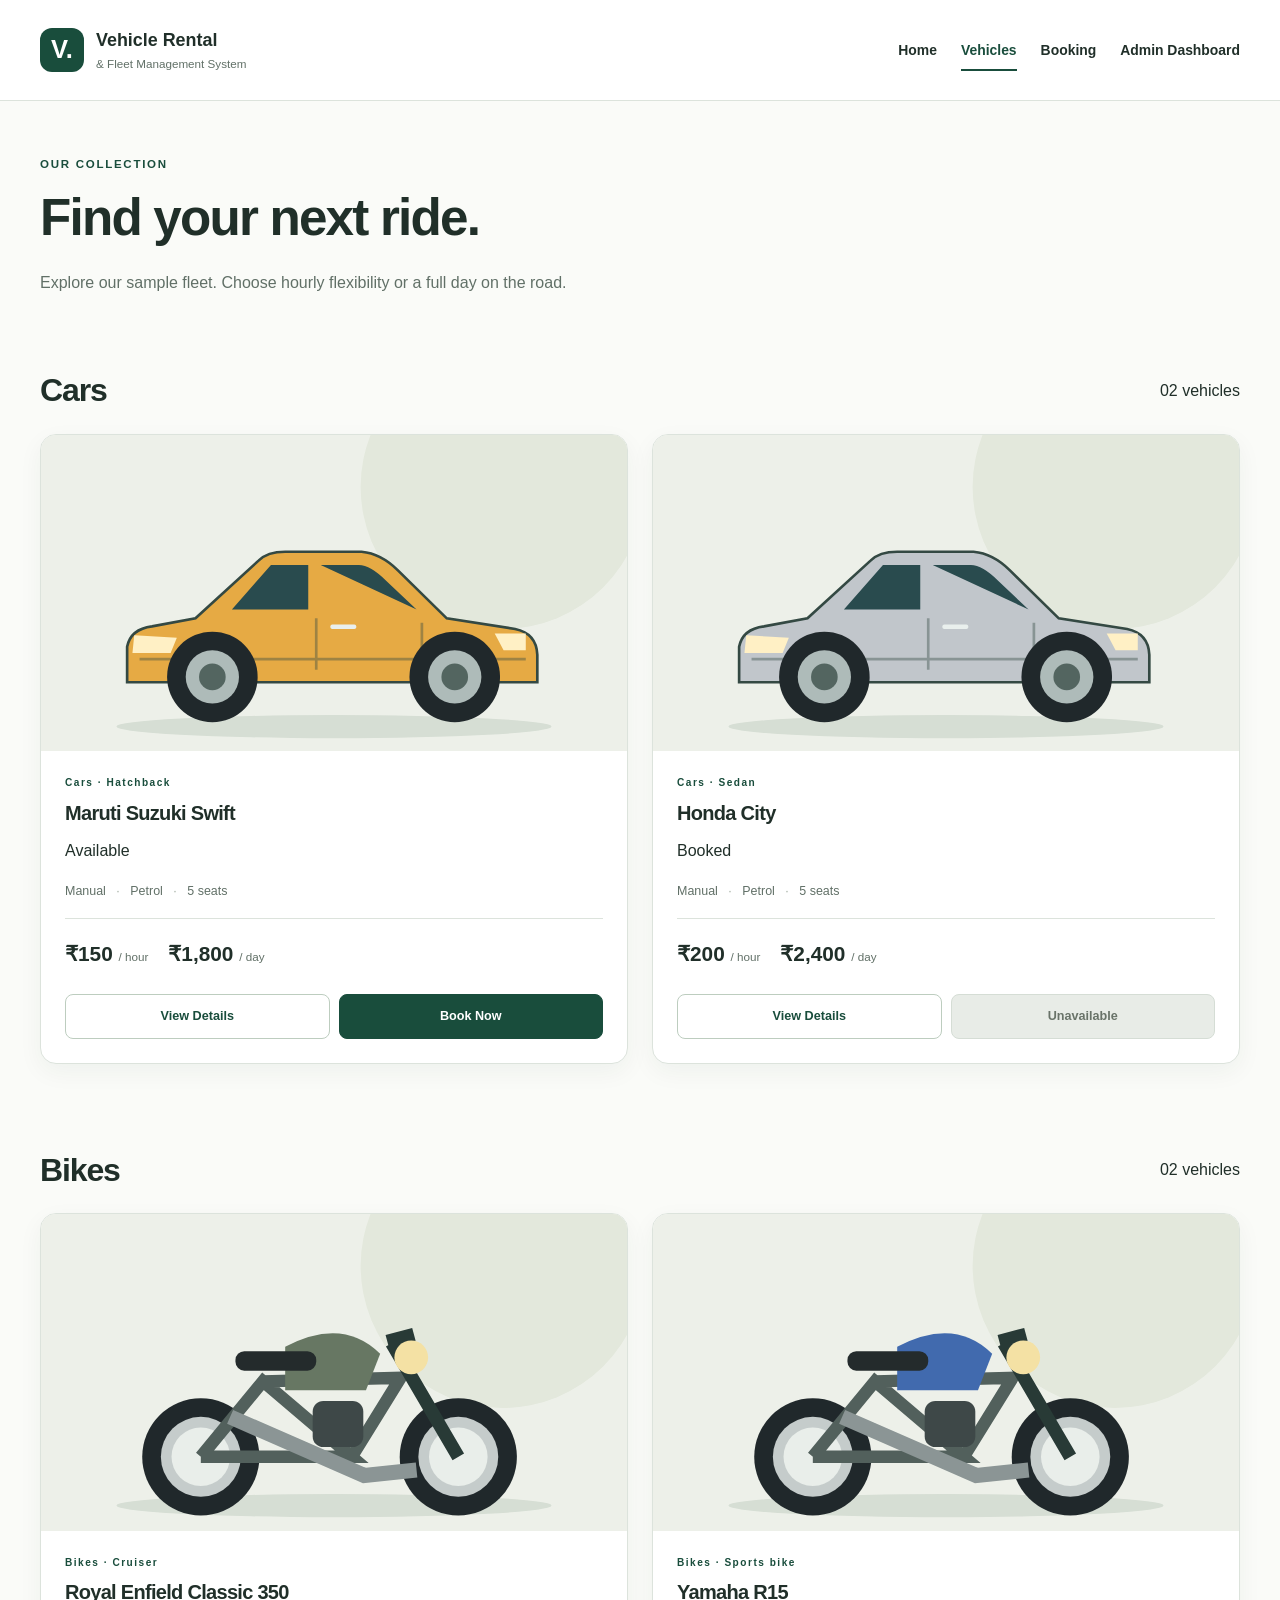
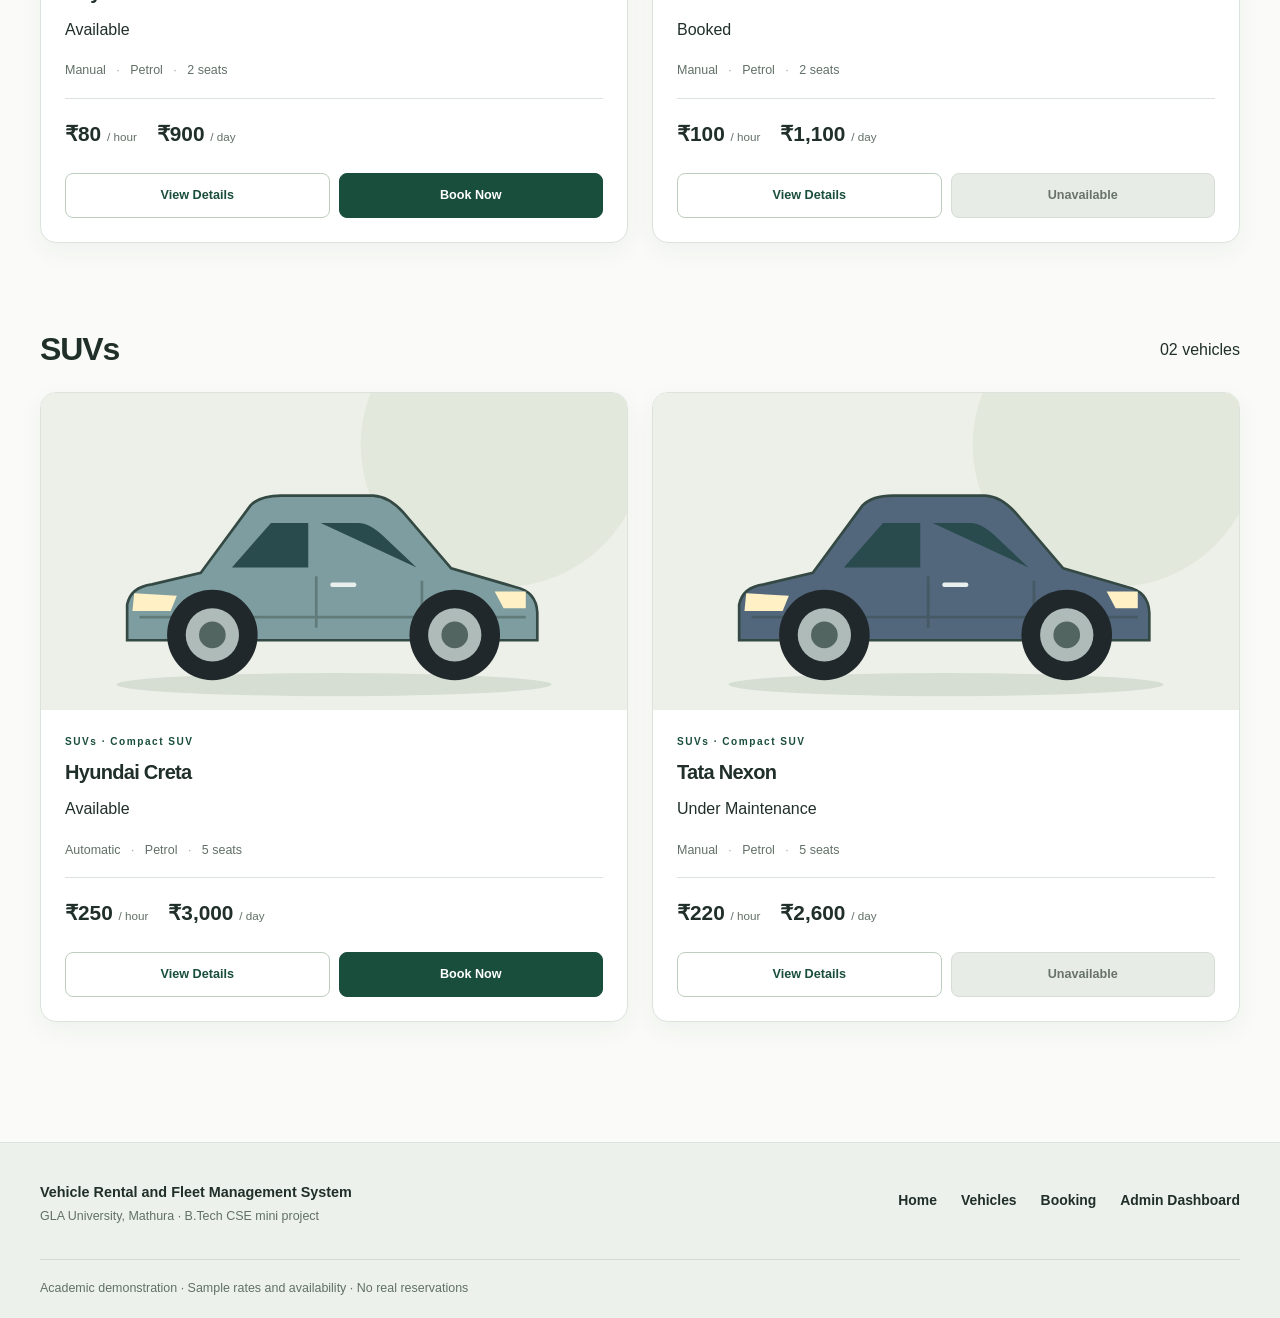
==== vehicles.html @ 5544b96e "feat: add shared architecture home and vehicle listing" ====
<!DOCTYPE html>
<html lang="en">
    <head>
        <meta charset="UTF-8">
        <meta name="viewport" content="width=device-width, initial-scale=1.0">
        <meta name="description" content="Vehicle Rental and Fleet Management System. An HTML and CSS college mini project.">
        <title>
            Vehicles | Vehicle Rental and Fleet Management System
        </title>
        <link rel="stylesheet" href="css/style.css">
        <link rel="icon" href="images/swift.svg" type="image/svg+xml">
    </head>
    <body>
        <a class="skip-link" href="#main">
            Skip to content
        </a>
        <header class="site-header">
            <div class="container header-inner">
                <a class="brand" href="index.html">
                    <span class="brand-mark" aria-hidden="true">
                        V.
                    </span>
                    <span>
                        Vehicle Rental
                        <span class="brand-sub">
                            &amp;
                            Fleet Management System
                        </span>
                    </span>
                </a>
                <nav aria-label="Main navigation">
                    <a href="index.html">
                        Home
                    </a>
                    <a href="vehicles.html" aria-current="page">
                        Vehicles
                    </a>
                    <a href="booking.html">
                        Booking
                    </a>
                    <a href="admin-dashboard.html">
                        Admin Dashboard
                    </a>
                </nav>
            </div>
        </header>
        <main id="main">
            <div class="container section">
                <div class="page-heading">
                    <p class="eyebrow">
                        OUR COLLECTION
                    </p>
                    <h1>
                        Find your next ride.
                    </h1>
                    <p>
                        Explore our sample fleet. Choose hourly flexibility or a full day on the road.
                    </p>
                </div>
                <!-- MEMBER 2: Search and Filter UI -->
                <section class="section" id="cars">
                    <div class="section-heading">
                        <h2>
                            Cars
                        </h2>
                        <span>
                            02 vehicles
                        </span>
                    </div>
                    <div class="card-grid two">
                        <article class="vehicle-card">
                            <img src="images/swift.svg" alt="Maruti Suzuki Swift cars representative illustration" width="660" height="400">
                            <div class="card-body">
                                <div class="eyebrow">
                                    Cars · Hatchback
                                </div>
                                <h3>
                                    Maruti Suzuki Swift
                                </h3>
                                <span class="badge available">
                                    Available
                                </span>
                                <p class="spec-line">
                                    Manual
                                    <span>
                                        ·
                                    </span>
                                    Petrol
                                    <span>
                                        ·
                                    </span>
                                    5 seats
                                </p>
                                <div class="rates">
                                    <span>
                                        <strong>
                                            ₹150
                                        </strong>
                                        / hour
                                    </span>
                                    <span>
                                        <strong>
                                            ₹1,800
                                        </strong>
                                        / day
                                    </span>
                                </div>
                                <div class="actions">
                                    <a class="button secondary" href="vehicle-details.html#swift">
                                        View Details
                                    </a>
                                    <a class="button" href="booking.html#booking-form">
                                        Book Now
                                    </a>
                                </div>
                            </div>
                        </article>
                        <article class="vehicle-card">
                            <img src="images/city.svg" alt="Honda City cars representative illustration" width="660" height="400">
                            <div class="card-body">
                                <div class="eyebrow">
                                    Cars · Sedan
                                </div>
                                <h3>
                                    Honda City
                                </h3>
                                <span class="badge booked">
                                    Booked
                                </span>
                                <p class="spec-line">
                                    Manual
                                    <span>
                                        ·
                                    </span>
                                    Petrol
                                    <span>
                                        ·
                                    </span>
                                    5 seats
                                </p>
                                <div class="rates">
                                    <span>
                                        <strong>
                                            ₹200
                                        </strong>
                                        / hour
                                    </span>
                                    <span>
                                        <strong>
                                            ₹2,400
                                        </strong>
                                        / day
                                    </span>
                                </div>
                                <div class="actions">
                                    <a class="button secondary" href="vehicle-details.html#city">
                                        View Details
                                    </a>
                                    <button class="button" disabled>
                                        Unavailable
                                    </button>
                                </div>
                            </div>
                        </article>
                    </div>
                </section>
                <section class="section" id="bikes">
                    <div class="section-heading">
                        <h2>
                            Bikes
                        </h2>
                        <span>
                            02 vehicles
                        </span>
                    </div>
                    <div class="card-grid two">
                        <article class="vehicle-card">
                            <img src="images/classic.svg" alt="Royal Enfield Classic 350 bikes representative illustration" width="660" height="400">
                            <div class="card-body">
                                <div class="eyebrow">
                                    Bikes · Cruiser
                                </div>
                                <h3>
                                    Royal Enfield Classic 350
                                </h3>
                                <span class="badge available">
                                    Available
                                </span>
                                <p class="spec-line">
                                    Manual
                                    <span>
                                        ·
                                    </span>
                                    Petrol
                                    <span>
                                        ·
                                    </span>
                                    2 seats
                                </p>
                                <div class="rates">
                                    <span>
                                        <strong>
                                            ₹80
                                        </strong>
                                        / hour
                                    </span>
                                    <span>
                                        <strong>
                                            ₹900
                                        </strong>
                                        / day
                                    </span>
                                </div>
                                <div class="actions">
                                    <a class="button secondary" href="vehicle-details.html#classic">
                                        View Details
                                    </a>
                                    <a class="button" href="booking.html#booking-form">
                                        Book Now
                                    </a>
                                </div>
                            </div>
                        </article>
                        <article class="vehicle-card">
                            <img src="images/r15.svg" alt="Yamaha R15 bikes representative illustration" width="660" height="400">
                            <div class="card-body">
                                <div class="eyebrow">
                                    Bikes · Sports bike
                                </div>
                                <h3>
                                    Yamaha R15
                                </h3>
                                <span class="badge booked">
                                    Booked
                                </span>
                                <p class="spec-line">
                                    Manual
                                    <span>
                                        ·
                                    </span>
                                    Petrol
                                    <span>
                                        ·
                                    </span>
                                    2 seats
                                </p>
                                <div class="rates">
                                    <span>
                                        <strong>
                                            ₹100
                                        </strong>
                                        / hour
                                    </span>
                                    <span>
                                        <strong>
                                            ₹1,100
                                        </strong>
                                        / day
                                    </span>
                                </div>
                                <div class="actions">
                                    <a class="button secondary" href="vehicle-details.html#r15">
                                        View Details
                                    </a>
                                    <button class="button" disabled>
                                        Unavailable
                                    </button>
                                </div>
                            </div>
                        </article>
                    </div>
                </section>
                <section class="section" id="suvs">
                    <div class="section-heading">
                        <h2>
                            SUVs
                        </h2>
                        <span>
                            02 vehicles
                        </span>
                    </div>
                    <div class="card-grid two">
                        <article class="vehicle-card">
                            <img src="images/creta.svg" alt="Hyundai Creta suvs representative illustration" width="660" height="400">
                            <div class="card-body">
                                <div class="eyebrow">
                                    SUVs · Compact SUV
                                </div>
                                <h3>
                                    Hyundai Creta
                                </h3>
                                <span class="badge available">
                                    Available
                                </span>
                                <p class="spec-line">
                                    Automatic
                                    <span>
                                        ·
                                    </span>
                                    Petrol
                                    <span>
                                        ·
                                    </span>
                                    5 seats
                                </p>
                                <div class="rates">
                                    <span>
                                        <strong>
                                            ₹250
                                        </strong>
                                        / hour
                                    </span>
                                    <span>
                                        <strong>
                                            ₹3,000
                                        </strong>
                                        / day
                                    </span>
                                </div>
                                <div class="actions">
                                    <a class="button secondary" href="vehicle-details.html#creta">
                                        View Details
                                    </a>
                                    <a class="button" href="booking.html#booking-form">
                                        Book Now
                                    </a>
                                </div>
                            </div>
                        </article>
                        <article class="vehicle-card">
                            <img src="images/nexon.svg" alt="Tata Nexon suvs representative illustration" width="660" height="400">
                            <div class="card-body">
                                <div class="eyebrow">
                                    SUVs · Compact SUV
                                </div>
                                <h3>
                                    Tata Nexon
                                </h3>
                                <span class="badge maintenance">
                                    Under Maintenance
                                </span>
                                <p class="spec-line">
                                    Manual
                                    <span>
                                        ·
                                    </span>
                                    Petrol
                                    <span>
                                        ·
                                    </span>
                                    5 seats
                                </p>
                                <div class="rates">
                                    <span>
                                        <strong>
                                            ₹220
                                        </strong>
                                        / hour
                                    </span>
                                    <span>
                                        <strong>
                                            ₹2,600
                                        </strong>
                                        / day
                                    </span>
                                </div>
                                <div class="actions">
                                    <a class="button secondary" href="vehicle-details.html#nexon">
                                        View Details
                                    </a>
                                    <button class="button" disabled>
                                        Unavailable
                                    </button>
                                </div>
                            </div>
                        </article>
                    </div>
                </section>
                <!-- MEMBER 3: Availability Tracking -->
            </div>
        </main>
        <footer>
            <div class="container footer-grid">
                <div>
                    <strong>
                        Vehicle Rental and Fleet Management System
                    </strong>
                    <p>
                        GLA University, Mathura · B.Tech CSE mini project
                    </p>
                </div>
                <nav aria-label="Footer navigation">
                    <a href="index.html">
                        Home
                    </a>
                    <a href="vehicles.html">
                        Vehicles
                    </a>
                    <a href="booking.html">
                        Booking
                    </a>
                    <a href="admin-dashboard.html">
                        Admin Dashboard
                    </a>
                </nav>
            </div>
            <div class="container footer-note">
                Academic demonstration · Sample rates and availability · No real reservations
            </div>
        </footer>
    </body>
</html>
---- css/style.css ----
/* 1. Theme and base */
:root {
    --primary: #194d3c;
    --primary-hover: #103a2c;
    --background: #fafbf8;
    --surface: #ffffff;
    --text: #202f29;
    --muted: #617067;
    --border: #dce3dc;
    --radius: 16px;
    --space: 24px;
    --shadow: 0 8px 25px rgb(25 55 39 / 5%);
}
* { box-sizing: border-box; }
body { margin: 0; background: var(--background); color: var(--text); font: 16px/1.65 Arial, Helvetica, sans-serif; }
a { color: inherit; text-decoration: none; }
a:hover { color: var(--primary); }
img { display: block; width: 100%; height: auto; }
h1, h2, h3, p { margin-top: 0; }
h1, h2, h3 { line-height: 1.17; letter-spacing: -.035em; }
h1 { font-size: clamp(2.25rem, 4vw, 3.6rem); margin-bottom: 22px; }
h2 { font-size: clamp(1.5rem, 2.5vw, 2rem); margin-bottom: 16px; }
h3 { font-size: 1.2rem; margin-bottom: 12px; }
p { color: var(--muted); }
button, input, select, textarea { font: inherit; }
button, summary { cursor: pointer; }
button:disabled { cursor: not-allowed; background: #e8ece7; border-color: #d5ddd5; color: #697369; }
:focus-visible { outline: 3px solid #b37719; outline-offset: 4px; }
[id] { scroll-margin-top: 24px; }
.container { max-width: 1200px; width: calc(100% - 64px); margin-inline: auto; }
.section { padding-block: 44px; }
.eyebrow { color: var(--primary); font-size: .72rem; font-weight: 700; letter-spacing: .15em; margin-bottom: 14px; }
.caption { font-size: .8rem; margin: 14px 0 0; }
.skip-link { position: absolute; top: -100px; left: 12px; background: white; padding: 10px; z-index: 5; }
.skip-link:focus { top: 8px; }
/* 2. Shared header and footer */
.site-header { background: var(--surface); border-bottom: 1px solid var(--border); }
.header-inner { display: flex; justify-content: space-between; align-items: center; gap: 24px; min-height: 100px; }
.brand { display: flex; gap: 12px; align-items: center; font-size: 1.12rem; font-weight: 700; line-height: 1.3; }
.brand-mark { background: var(--primary); color: #fff; width: 44px; height: 44px; display: grid; place-items: center; border-radius: 12px; font-size: 1.6rem; }
.brand-sub { display: block; font-size: .73rem; font-weight: 400; margin-top: 4px; color: var(--muted); }
nav { display: flex; gap: 24px; flex-wrap: wrap; }
nav a { font-size: .87rem; font-weight: 600; padding-block: 10px; }
nav a[aria-current] { color: var(--primary); box-shadow: inset 0 -2px var(--primary); }
footer { background: #edf1eb; border-top: 1px solid var(--border); padding: 36px 0 20px; margin-top: 32px; }
.footer-grid { display: flex; justify-content: space-between; gap: 24px; }
footer strong { font-size: .9rem; }
footer p, .footer-note { font-size: .78rem; }
.footer-note { border-top: 1px solid #d2dbd2; padding-top: 18px; margin-top: 20px; color: var(--muted); }
/* 3. Buttons and reusable surfaces */
.button { display: inline-flex; align-items: center; justify-content: center; gap: 22px; background: var(--primary); color: white; border: 1px solid var(--primary); border-radius: 8px; padding: 12px 19px; font-size: .88rem; font-weight: 600; text-align: center; transition: background .15s; }
.button:hover { background: var(--primary-hover); color: white; }
.button:disabled:hover { background: #e8ece7; color: #697369; }
.secondary { background: transparent; color: var(--primary); border-color: #bdcdbf; }
.secondary:hover { background: #e9eee6; color: var(--primary); }
.actions { display: flex; flex-wrap: wrap; gap: 12px; margin-top: 22px; }
.text-link, .back-link { color: var(--primary); font-size: .88rem; font-weight: 700; text-decoration: underline; text-underline-offset: 4px; }
.back-link { display: inline-block; margin-bottom: 32px; }
.panel { background: white; border: 1px solid var(--border); border-radius: var(--radius); padding: 28px; }
.section-heading { display: flex; align-items: center; justify-content: space-between; gap: 24px; margin-bottom: 24px; }
.section-heading h2, .section-heading p { margin-bottom: 0; }
.section-heading .eyebrow { margin-bottom: 12px; }
.page-heading { max-width: 820px; margin: 10px 0 32px; }
.page-heading p:last-child { margin-bottom: 0; }
.demo-chip { font-size: .65rem; letter-spacing: .09em; font-weight: 700; background: #edf1e9; padding: 6px 10px; border-radius: 5px; color: #53694f; }
.notice { background: #f0f3e9; border-left: 3px solid #8a9b57; padding: 16px 20px; font-size: .88rem; border-radius: 0 8px 8px 0; }
.notice:target { outline: 3px solid #8a9b57; }
/* 4. Home */
.hero { background: #f0f3e9; padding: 60px 0; border-bottom: 1px solid var(--border); }
.hero-grid { display: grid; grid-template-columns: 1fr 1fr; align-items: center; gap: 56px; }
.hero h1 { font-size: clamp(2.6rem, 4.6vw, 4.2rem); }
.hero-copy { max-width: 450px; font-size: 1.02rem; }
.hero-facts { display: flex; gap: 35px; margin-top: 36px; font-size: .72rem; color: var(--muted); }
.hero-facts strong { display: block; font-size: 1.5rem; color: var(--text); line-height: 1.3; }
.hero-visual { background: #e3e8dc; border-radius: 24px; overflow: hidden; box-shadow: var(--shadow); }
.hero-visual img { mix-blend-mode: multiply; }
.hero-label { display: block; margin: 25px 28px 0; font-size: .65rem; letter-spacing: .2em; color: var(--primary); }
.hero-caption { display: flex; justify-content: space-between; align-items: center; gap: 20px; padding: 22px 26px; background: #fff; }
.hero-caption h2 { margin: 7px 0 0; font-size: 1.4rem; }
.hero-caption .eyebrow { font-size: .6rem; }
.hero-caption strong { font-size: 1.15rem; }
.hero-caption small, .hero-caption div:last-child span { font-size: .78rem; color: var(--muted); }
.category-grid { display: grid; grid-template-columns: repeat(3, 1fr); gap: 20px; }
.category-card { display: flex; align-items: center; gap: 20px; padding: 23px; background: #fff; border: 1px solid var(--border); border-radius: 12px; }
.category-card:hover { border-color: var(--primary); }
.category-card p { font-size: .8rem; margin: 5px 0 0; }
.category-card h3 { margin: 0; }
.category-card > span:last-child { margin-left: auto; }
.category-number { color: #879979; font-size: 1.2rem; }
.highlights { background: #edf1eb; padding: 45px 0; margin-top: 25px; }
.highlight-grid { display: grid; grid-template-columns: repeat(4, 1fr); gap: 30px; }
.highlight-grid h3 { font-size: 1rem; margin-top: 20px; }
.highlight-grid p { font-size: .86rem; }
.step { color: #667b57; font-size: .8rem; border-bottom: 1px solid #b4c1aa; padding-bottom: 6px; }
/* 5. Vehicle catalogue and statuses */
.card-grid { display: grid; grid-template-columns: repeat(3, minmax(0, 1fr)); gap: 24px; }
.card-grid.two { grid-template-columns: repeat(2, minmax(0, 1fr)); }
.vehicle-card { background: var(--surface); border: 1px solid var(--border); border-radius: var(--radius); overflow: hidden; box-shadow: var(--shadow); }
.vehicle-card img { aspect-ratio: 1.85; object-fit: cover; }
.card-body { padding: 24px; }
.card-body .eyebrow { font-size: .63rem; margin-bottom: 10px; }
.card-body h3 { font-size: 1.25rem; }
/* MEMBER 3 MODULE STYLES 1: added by their feature branch. */
.spec-line { font-size: .78rem; margin: 17px 0; }
.spec-line span { margin: 0 7px; color: #a3aea2; }
.rates { border-top: 1px solid var(--border); padding-top: 18px; display: flex; gap: 20px; flex-wrap: wrap; font-size: .73rem; color: var(--muted); }
.rates strong { font-size: 1.3rem; color: var(--text); }
.card-body .actions { gap: 9px; }
.card-body .button { flex: 1; padding: 11px 9px; font-size: .79rem; }
/* 6. Forms and filters */
/* MEMBER 2 MODULE STYLES 1: added by their feature branch. */
.field { display: flex; flex-direction: column; gap: 7px; min-width: 0; }
label { font-size: .79rem; font-weight: 600; }
input, select, textarea { width: 100%; min-width: 0; background: #fcfdfb; color: var(--text); border: 1px solid #cbd5cc; padding: 11px 12px; border-radius: 7px; font-size: .86rem; }
textarea { resize: vertical; }
input[type=file] { padding: 8px; }
.form-grid { display: grid; grid-template-columns: repeat(2, minmax(0, 1fr)); gap: 22px; margin-bottom: 20px; }
fieldset { padding: 0; margin: 28px 0; border: none; min-width: 0; }
legend { font-size: 1rem; font-weight: 700; padding: 0 0 20px; }
/* MEMBER 3 MODULE STYLES 2: added by their feature branch. */
/* MEMBER 2 MODULE STYLES 2: added by their feature branch. */
/* 8. Admin, tables and fleet records */
/* MEMBER 4 MODULE STYLES 1: added by their feature branch. */
.table-wrap { width: 100%; overflow-x: auto; border: 1px solid var(--border); border-radius: 12px; background: white; }
table { width: 100%; border-collapse: collapse; text-align: left; font-size: .86rem; min-width: 630px; }
caption { text-align: left; padding: 12px 20px; color: var(--muted); font-size: .75rem; }
th, td { padding: 17px 20px; border-top: 1px solid var(--border); vertical-align: top; }
thead th { background: #f1f4ef; font-size: .72rem; font-weight: 600; color: #556751; }
tbody th { font-weight: 600; }
tbody tr:hover { background: #f9fbf6; }
/* MEMBER 4 MODULE STYLES 2: added by their feature branch. */
/* 9. Tablet and mobile */
@media (max-width: 1050px) {
    .filter-grid { grid-template-columns: repeat(3, minmax(0, 1fr)); }
    .hero-grid { gap: 28px; }
    .category-card { gap: 12px; padding: 18px; }
    .card-grid { gap: 16px; }
    .card-body { padding: 18px; }
    .header-inner { gap: 20px; }
    nav { gap: 16px; }
    .footer-grid { flex-direction: column; }
}
@media (max-width: 800px) {
    .container { width: calc(100% - 40px); }
    .header-inner { flex-direction: column; align-items: flex-start; padding-block: 18px; }
    .hero-grid, .detail-grid, .booking-layout { grid-template-columns: 1fr; }
    .hero { padding: 36px 0; }
    .hero-visual { max-width: 600px; }
    .card-grid { grid-template-columns: repeat(2, minmax(0, 1fr)); }
    .category-grid { grid-template-columns: 1fr; }
    .highlight-grid, .summary-grid { grid-template-columns: repeat(2, minmax(0, 1fr)); }
    .detail-lower { grid-template-columns: 1fr; }
    .section { padding-block: 30px; }
    .section-heading { align-items: flex-start; }
    .section-heading > p { display: none; }
}
@media (max-width: 520px) {
    .container { width: calc(100% - 32px); }
    h1, .detail-grid h1 { font-size: 2.25rem; }
    .hero h1 { font-size: 2.65rem; }
    .header-inner nav { width: 100%; gap: 8px 18px; }
    nav a { font-size: .78rem; }
    .hero-caption { padding: 20px; gap: 10px; }
    .hero-caption h2 { font-size: 1.15rem; }
    .card-grid, .card-grid.two, .form-grid, .filter-grid { grid-template-columns: 1fr; }
    .panel { padding: 20px; }
    .section-heading { flex-wrap: wrap; gap: 14px; }
    .summary-grid { gap: 12px; }
    .summary-card { padding: 18px; }
    .summary-card p { min-height: 2.7em; }
    .highlight-grid { gap: 20px; }
    .admin-nav { gap: 8px 16px; padding: 10px 14px; }
    .edit-panel { padding: 16px; }
    .hero-facts { gap: 26px; }
}
@media (prefers-reduced-motion: reduce) {
    * { transition: none !important; }
}
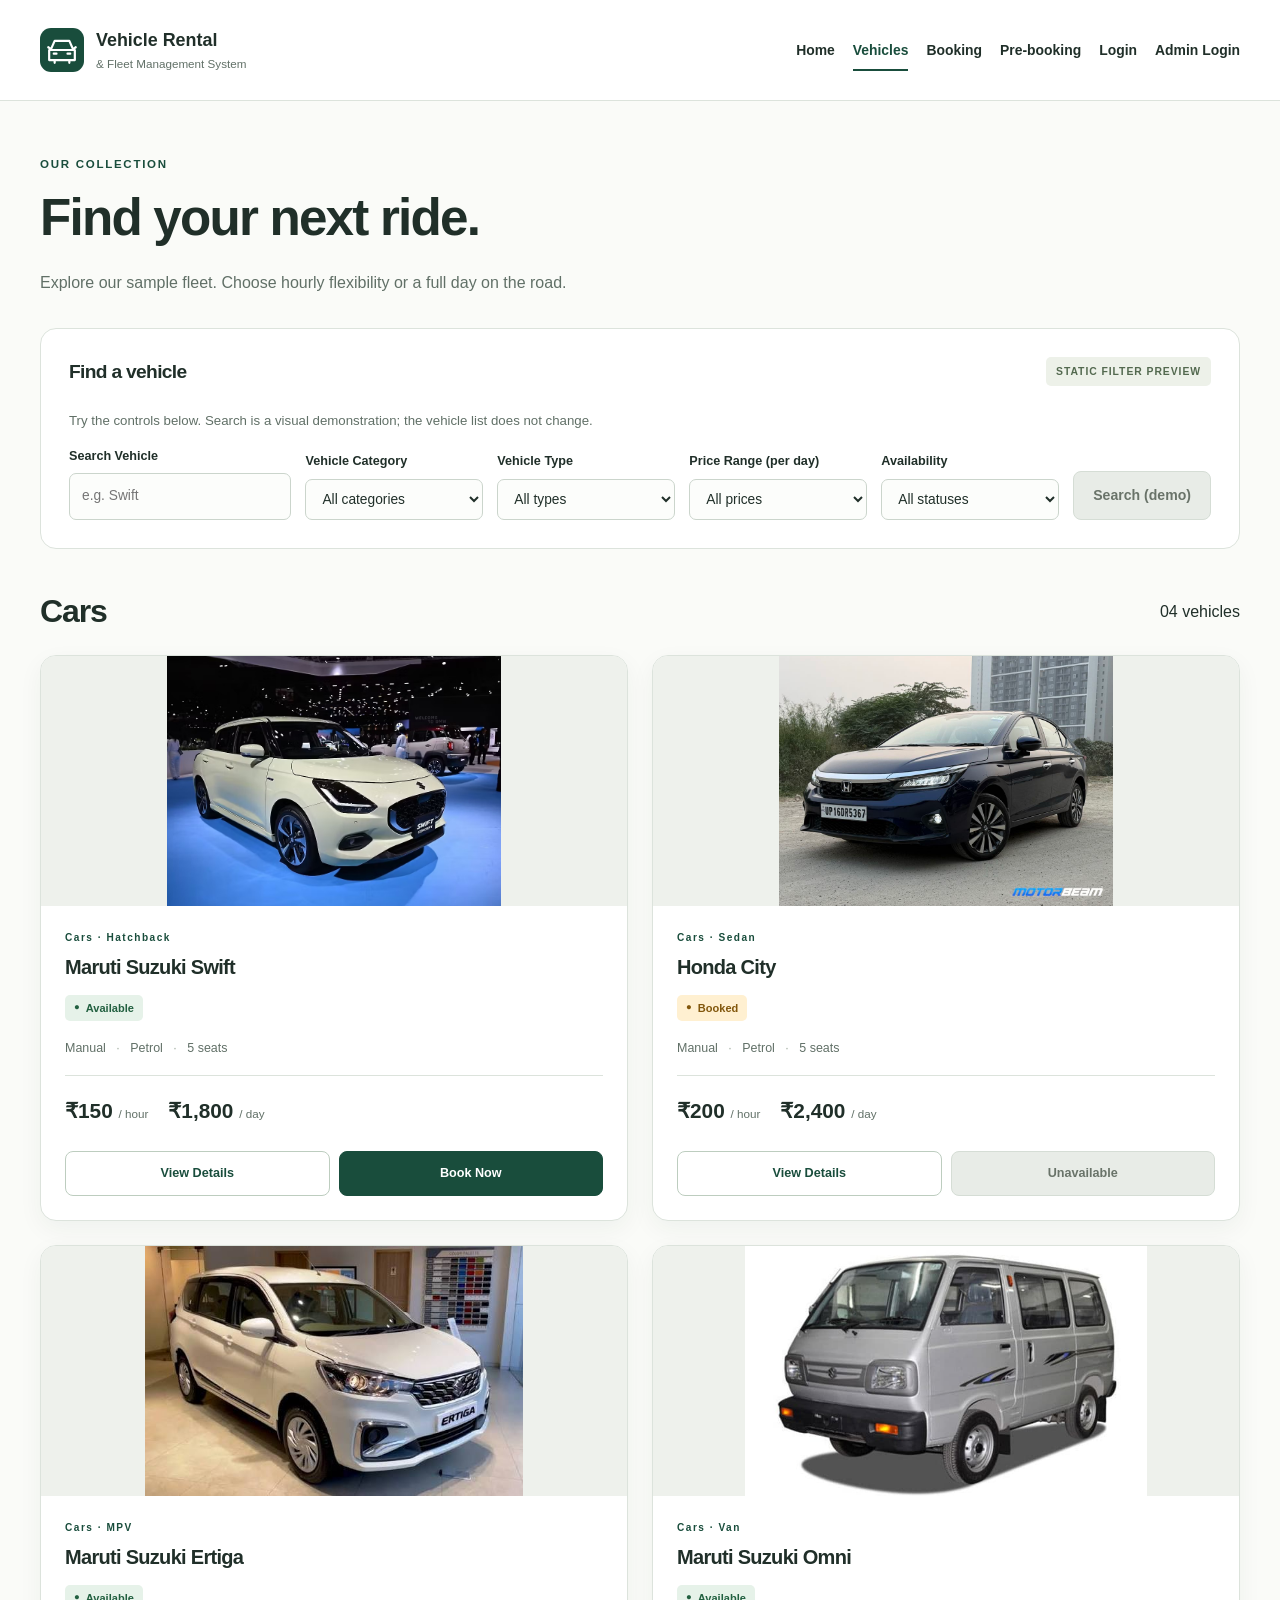
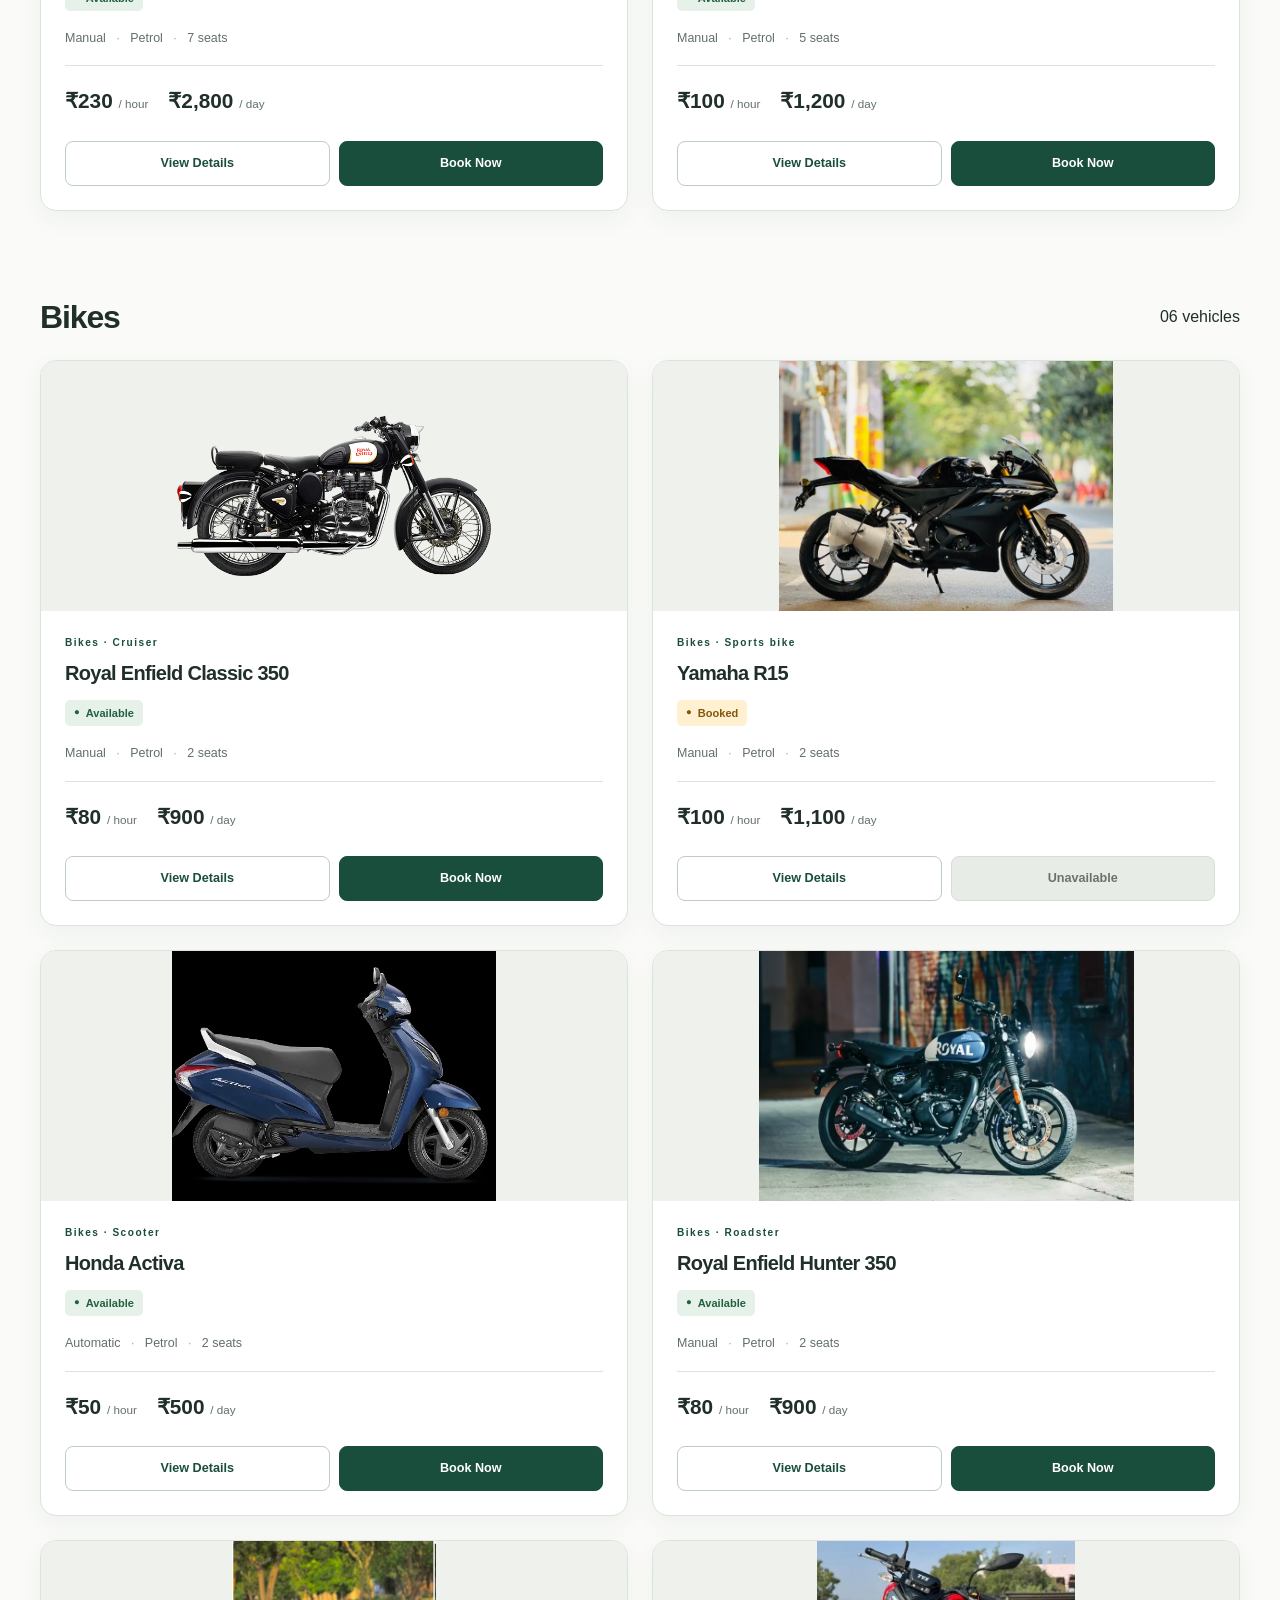
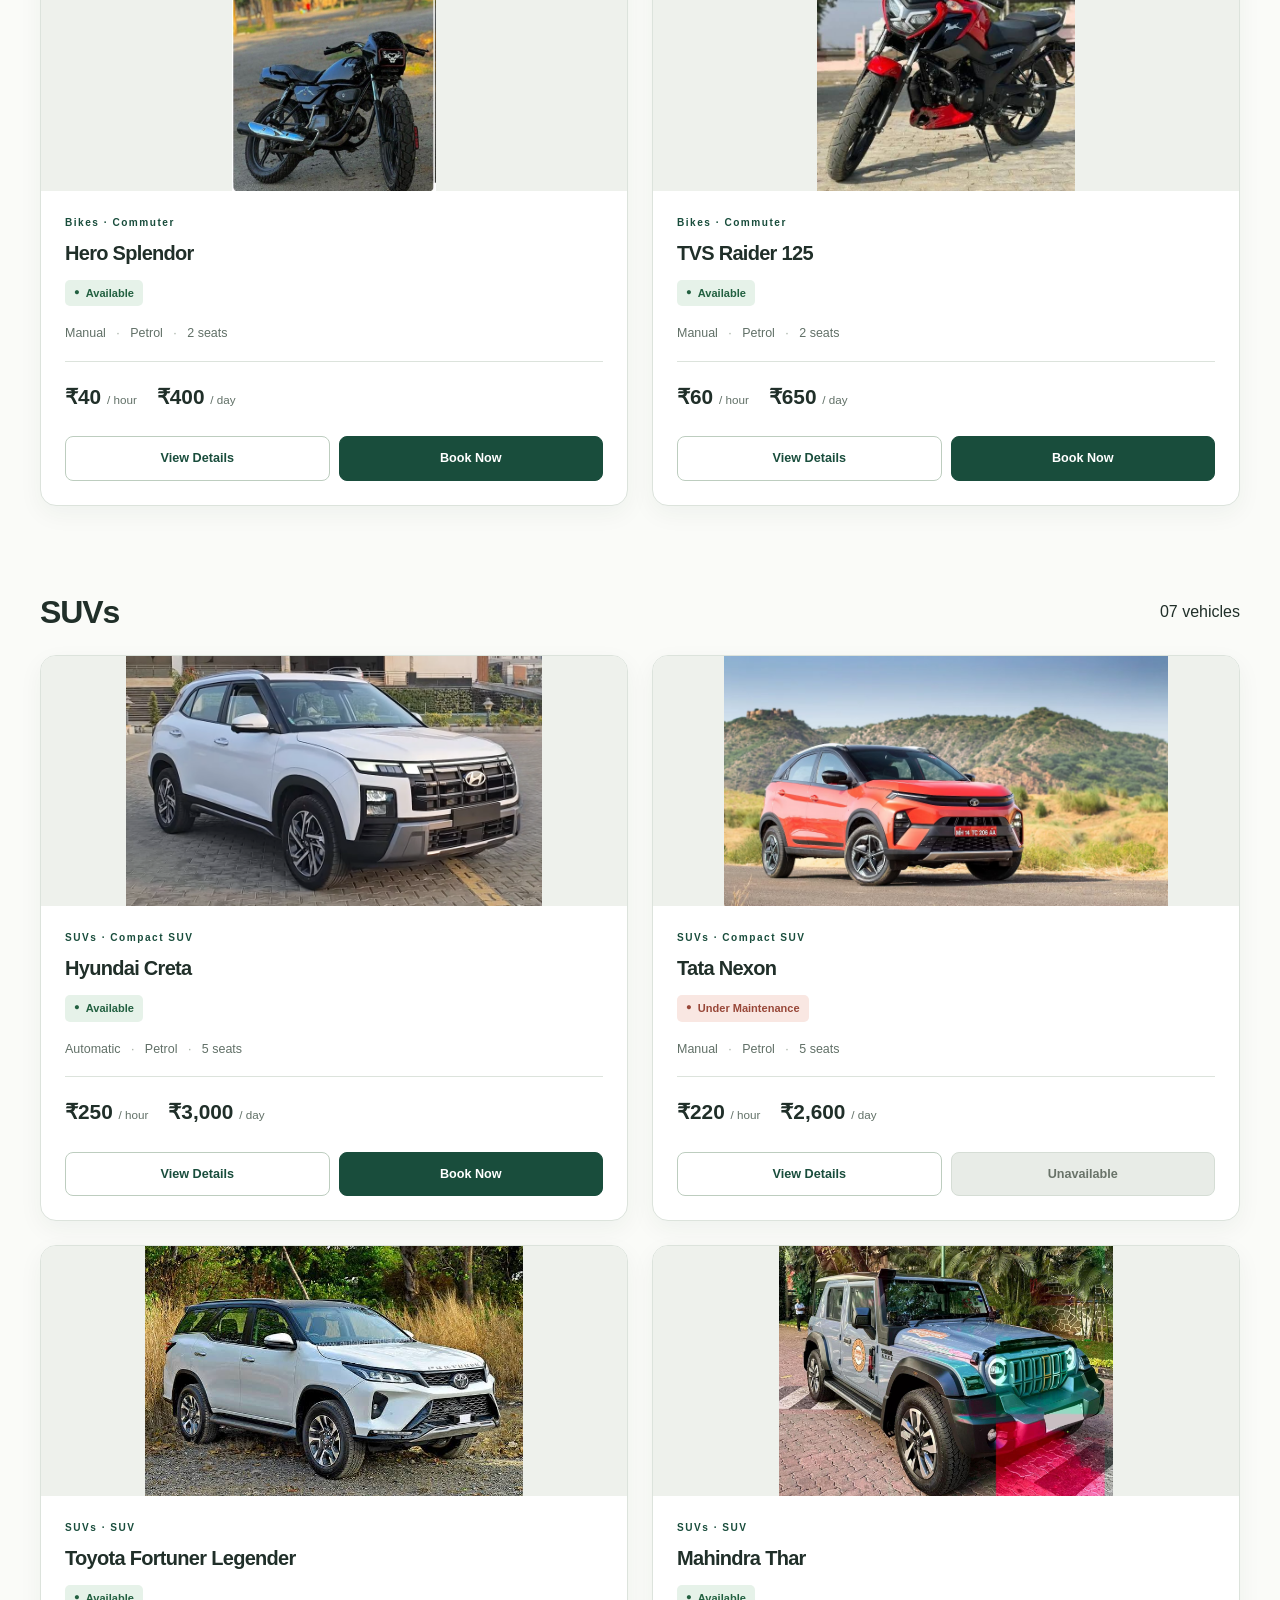
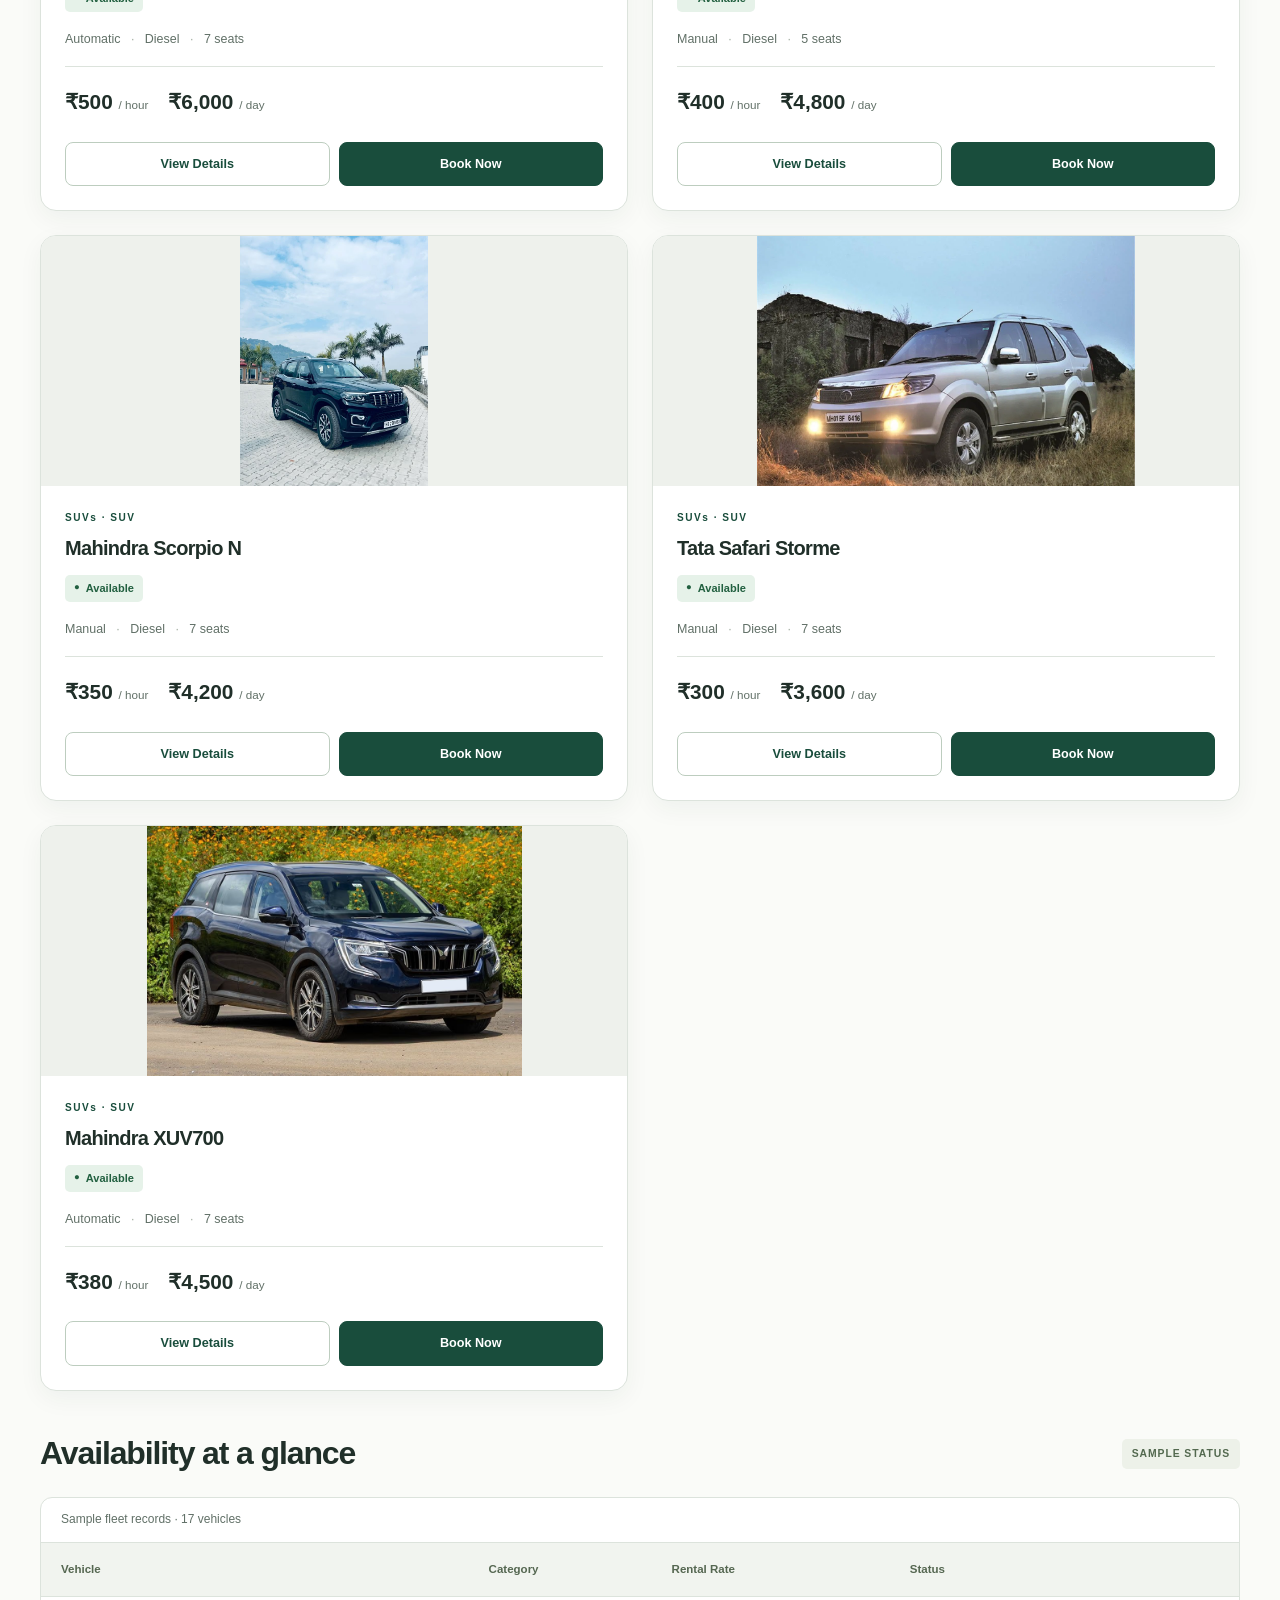
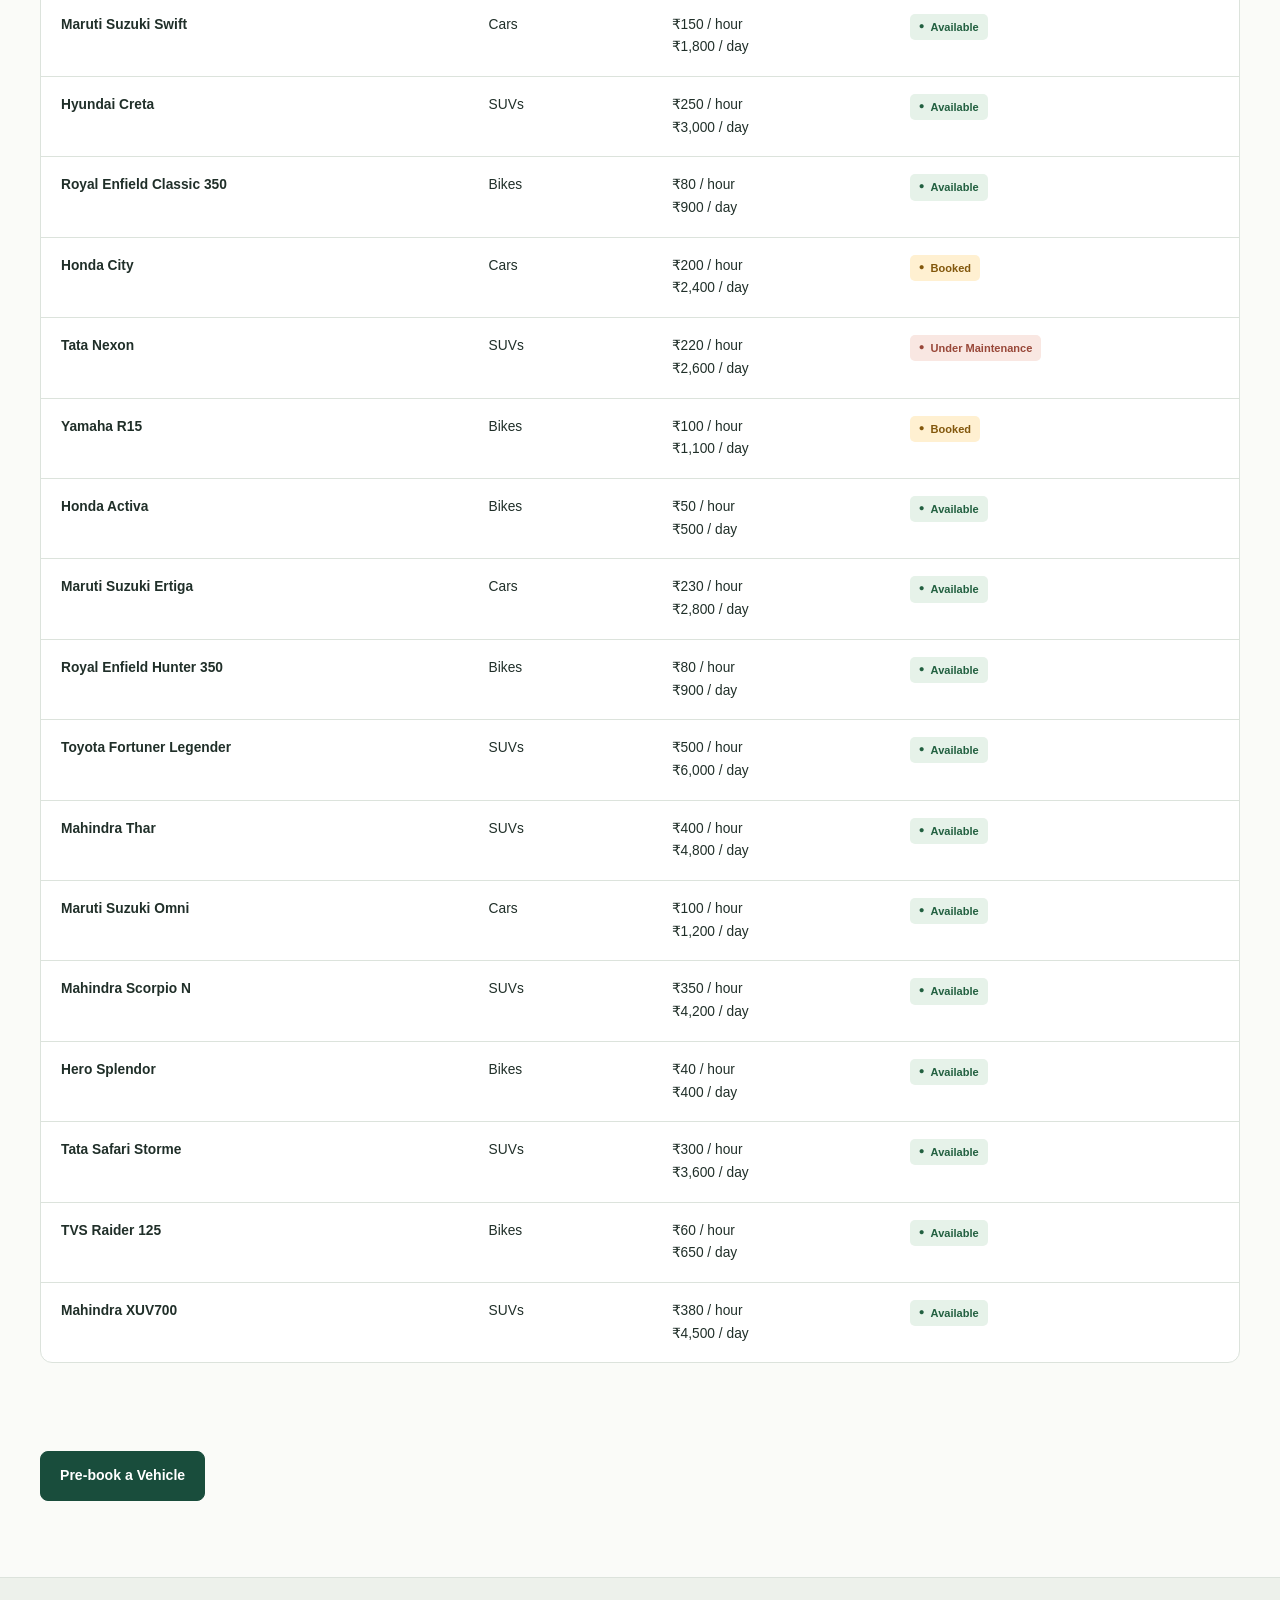
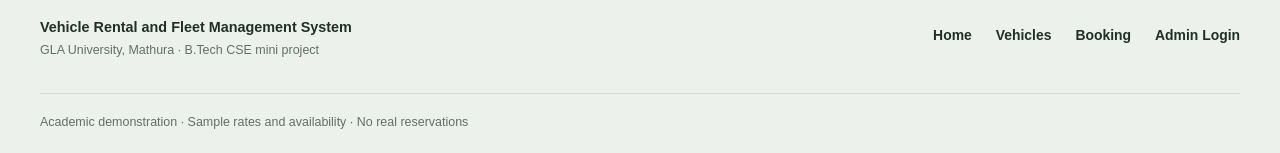
==== commit 5e8bb142: "feat: update home vehicle listing and add login page" ====
--- a/vehicles.html
+++ b/vehicles.html
@@ -8,7 +8,7 @@
             Vehicles | Vehicle Rental and Fleet Management System
         </title>
         <link rel="stylesheet" href="css/style.css">
-        <link rel="icon" href="images/swift.svg" type="image/svg+xml">
+        <link rel="icon" href="images/rental-logo.svg" type="image/svg+xml">
     </head>
     <body>
         <a class="skip-link" href="#main">
@@ -17,9 +17,7 @@
         <header class="site-header">
             <div class="container header-inner">
                 <a class="brand" href="index.html">
-                    <span class="brand-mark" aria-hidden="true">
-                        V.
-                    </span>
+                    <img class="brand-logo" src="images/rental-logo.svg" alt="" width="48" height="48">
                     <span>
                         Vehicle Rental
                         <span class="brand-sub">
@@ -29,19 +27,13 @@
                     </span>
                 </a>
                 <nav aria-label="Main navigation">
-                    <a href="index.html">
-                        Home
-                    </a>
-                    <a href="vehicles.html" aria-current="page">
-                        Vehicles
-                    </a>
-                    <a href="booking.html">
-                        Booking
-                    </a>
-                    <a href="admin-dashboard.html">
-                        Admin Dashboard
-                    </a>
-                </nav>
+<a href="index.html">Home</a>
+<a href="vehicles.html" aria-current="page">Vehicles</a>
+<a href="booking.html">Booking</a>
+<a href="pre-booking.html">Pre-booking</a>
+<a href="login.html">Login</a>
+<a href="admin-login.html">Admin Login</a>
+</nav>
             </div>
         </header>
         <main id="main">
@@ -57,19 +49,145 @@
                         Explore our sample fleet. Choose hourly flexibility or a full day on the road.
                     </p>
                 </div>
-                <!-- MEMBER 2: Search and Filter UI -->
+                <section class="panel filters" aria-labelledby="filter-title">
+                    <div class="section-heading">
+                        <h2 id="filter-title">
+                            Find a vehicle
+                        </h2>
+                        <span class="demo-chip">
+                            STATIC FILTER PREVIEW
+                        </span>
+                    </div>
+                    <p id="filter-note">
+                        Try the controls below. Search is a visual demonstration; the vehicle list does not change.
+                    </p>
+                    <div class="filter-grid">
+                        <div class="field">
+                            <label for="search">
+                                Search Vehicle
+                            </label>
+                            <input id="search" type="search" placeholder="e.g. Swift">
+                        </div>
+                        <div class="field">
+                            <label for="category">
+                                Vehicle Category
+                            </label>
+                            <select id="category">
+                                <option>
+                                    All categories
+                                </option>
+                                <option>
+                                    Cars
+                                </option>
+                                <option>
+                                    Bikes
+                                </option>
+                                <option>
+                                    SUVs
+                                </option>
+                            </select>
+                        </div>
+                        <div class="field">
+                            <label for="type">
+                                Vehicle Type
+                            </label>
+                            <select id="type">
+                                <option>
+                                    All types
+                                </option>
+                                <option>
+                                    Hatchback
+                                </option>
+                                <option>
+                                    Sedan
+                                </option>
+                                <option>
+                                    Compact SUV
+                                </option>
+                                <option>
+                                    Cruiser
+                                </option>
+                                <option>
+                                    Sports bike
+                                </option>
+                                <option>
+                                    MPV
+                                </option>
+                                <option>
+                                    Van
+                                </option>
+                                <option>
+                                    Scooter
+                                </option>
+                                <option>
+                                    Roadster
+                                </option>
+                                <option>
+                                    Commuter
+                                </option>
+                                <option>
+                                    SUV
+                                </option>
+                            </select>
+                        </div>
+                        <div class="field">
+                            <label for="price">
+                                Price Range (per day)
+                            </label>
+                            <select id="price">
+                                <option>
+                                    All prices
+                                </option>
+                                <option>
+                                    Up to ₹1,000
+                                </option>
+                                <option>
+                                    ₹1,001–₹2,000
+                                </option>
+                                <option>
+                                    ₹2,001–₹3,000
+                                </option>
+                                <option>
+                                    Above ₹3,000
+                                </option>
+                            </select>
+                        </div>
+                        <div class="field">
+                            <label for="availability-filter">
+                                Availability
+                            </label>
+                            <select id="availability-filter">
+                                <option>
+                                    All statuses
+                                </option>
+                                <option>
+                                    Available
+                                </option>
+                                <option>
+                                    Booked
+                                </option>
+                                <option>
+                                    Under Maintenance
+                                </option>
+                            </select>
+                        </div>
+                        <button type="button" class="button" disabled aria-describedby="filter-note">
+                            Search (demo)
+                        </button>
+                    </div>
+                </section>
                 <section class="section" id="cars">
                     <div class="section-heading">
                         <h2>
                             Cars
                         </h2>
                         <span>
-                            02 vehicles
+                            04 vehicles
                         </span>
                     </div>
                     <div class="card-grid two">
                         <article class="vehicle-card">
-                            <img src="images/swift.svg" alt="Maruti Suzuki Swift cars representative illustration" width="660" height="400">
+                            <img src="images/swift.jpg" alt="Suzuki Swift concept display photograph" width="660" height="400" loading="lazy">
                             <div class="card-body">
                                 <div class="eyebrow">
                                     Cars · Hatchback
@@ -116,7 +234,7 @@
                             </div>
                         </article>
                         <article class="vehicle-card">
-                            <img src="images/city.svg" alt="Honda City cars representative illustration" width="660" height="400">
+                            <img src="images/city.jpg" alt="Honda City supplied vehicle photograph" width="660" height="400" loading="lazy">
                             <div class="card-body">
                                 <div class="eyebrow">
                                     Cars · Sedan
@@ -159,6 +277,100 @@
                                     <button class="button" disabled>
                                         Unavailable
                                     </button>
+                                </div>
+                            </div>
+                        </article>
+                        <article class="vehicle-card">
+                            <img src="images/ertiga.jpg" alt="Maruti Suzuki Ertiga supplied vehicle photograph" width="660" height="400" loading="lazy">
+                            <div class="card-body">
+                                <div class="eyebrow">
+                                    Cars · MPV
+                                </div>
+                                <h3>
+                                    Maruti Suzuki Ertiga
+                                </h3>
+                                <span class="badge available">
+                                    Available
+                                </span>
+                                <p class="spec-line">
+                                    Manual
+                                    <span>
+                                        ·
+                                    </span>
+                                    Petrol
+                                    <span>
+                                        ·
+                                    </span>
+                                    7 seats
+                                </p>
+                                <div class="rates">
+                                    <span>
+                                        <strong>
+                                            ₹230
+                                        </strong>
+                                        / hour
+                                    </span>
+                                    <span>
+                                        <strong>
+                                            ₹2,800
+                                        </strong>
+                                        / day
+                                    </span>
+                                </div>
+                                <div class="actions">
+                                    <a class="button secondary" href="vehicle-details.html#ertiga">
+                                        View Details
+                                    </a>
+                                    <a class="button" href="booking.html#booking-form">
+                                        Book Now
+                                    </a>
+                                </div>
+                            </div>
+                        </article>
+                        <article class="vehicle-card">
+                            <img src="images/omni.jpg" alt="Maruti Suzuki Omni supplied vehicle photograph" width="660" height="400" loading="lazy">
+                            <div class="card-body">
+                                <div class="eyebrow">
+                                    Cars · Van
+                                </div>
+                                <h3>
+                                    Maruti Suzuki Omni
+                                </h3>
+                                <span class="badge available">
+                                    Available
+                                </span>
+                                <p class="spec-line">
+                                    Manual
+                                    <span>
+                                        ·
+                                    </span>
+                                    Petrol
+                                    <span>
+                                        ·
+                                    </span>
+                                    5 seats
+                                </p>
+                                <div class="rates">
+                                    <span>
+                                        <strong>
+                                            ₹100
+                                        </strong>
+                                        / hour
+                                    </span>
+                                    <span>
+                                        <strong>
+                                            ₹1,200
+                                        </strong>
+                                        / day
+                                    </span>
+                                </div>
+                                <div class="actions">
+                                    <a class="button secondary" href="vehicle-details.html#omni">
+                                        View Details
+                                    </a>
+                                    <a class="button" href="booking.html#booking-form">
+                                        Book Now
+                                    </a>
                                 </div>
                             </div>
                         </article>
@@ -170,12 +382,12 @@
                             Bikes
                         </h2>
                         <span>
-                            02 vehicles
+                            06 vehicles
                         </span>
                     </div>
                     <div class="card-grid two">
                         <article class="vehicle-card">
-                            <img src="images/classic.svg" alt="Royal Enfield Classic 350 bikes representative illustration" width="660" height="400">
+                            <img src="images/classic.png" alt="Royal Enfield Classic 350 supplied vehicle photograph" width="660" height="400" loading="lazy">
                             <div class="card-body">
                                 <div class="eyebrow">
                                     Bikes · Cruiser
@@ -222,7 +434,7 @@
                             </div>
                         </article>
                         <article class="vehicle-card">
-                            <img src="images/r15.svg" alt="Yamaha R15 bikes representative illustration" width="660" height="400">
+                            <img src="images/r15.jpg" alt="Yamaha R15 supplied vehicle photograph" width="660" height="400" loading="lazy">
                             <div class="card-body">
                                 <div class="eyebrow">
                                     Bikes · Sports bike
@@ -265,6 +477,194 @@
                                     <button class="button" disabled>
                                         Unavailable
                                     </button>
+                                </div>
+                            </div>
+                        </article>
+                        <article class="vehicle-card">
+                            <img src="images/activa.jpg" alt="Honda Activa supplied vehicle photograph" width="660" height="400" loading="lazy">
+                            <div class="card-body">
+                                <div class="eyebrow">
+                                    Bikes · Scooter
+                                </div>
+                                <h3>
+                                    Honda Activa
+                                </h3>
+                                <span class="badge available">
+                                    Available
+                                </span>
+                                <p class="spec-line">
+                                    Automatic
+                                    <span>
+                                        ·
+                                    </span>
+                                    Petrol
+                                    <span>
+                                        ·
+                                    </span>
+                                    2 seats
+                                </p>
+                                <div class="rates">
+                                    <span>
+                                        <strong>
+                                            ₹50
+                                        </strong>
+                                        / hour
+                                    </span>
+                                    <span>
+                                        <strong>
+                                            ₹500
+                                        </strong>
+                                        / day
+                                    </span>
+                                </div>
+                                <div class="actions">
+                                    <a class="button secondary" href="vehicle-details.html#activa">
+                                        View Details
+                                    </a>
+                                    <a class="button" href="booking.html#booking-form">
+                                        Book Now
+                                    </a>
+                                </div>
+                            </div>
+                        </article>
+                        <article class="vehicle-card">
+                            <img src="images/hunter.avif" alt="Royal Enfield Hunter 350 supplied vehicle photograph" width="660" height="400" loading="lazy">
+                            <div class="card-body">
+                                <div class="eyebrow">
+                                    Bikes · Roadster
+                                </div>
+                                <h3>
+                                    Royal Enfield Hunter 350
+                                </h3>
+                                <span class="badge available">
+                                    Available
+                                </span>
+                                <p class="spec-line">
+                                    Manual
+                                    <span>
+                                        ·
+                                    </span>
+                                    Petrol
+                                    <span>
+                                        ·
+                                    </span>
+                                    2 seats
+                                </p>
+                                <div class="rates">
+                                    <span>
+                                        <strong>
+                                            ₹80
+                                        </strong>
+                                        / hour
+                                    </span>
+                                    <span>
+                                        <strong>
+                                            ₹900
+                                        </strong>
+                                        / day
+                                    </span>
+                                </div>
+                                <div class="actions">
+                                    <a class="button secondary" href="vehicle-details.html#hunter">
+                                        View Details
+                                    </a>
+                                    <a class="button" href="booking.html#booking-form">
+                                        Book Now
+                                    </a>
+                                </div>
+                            </div>
+                        </article>
+                        <article class="vehicle-card">
+                            <img src="images/splendor.jpg" alt="Hero Splendor supplied vehicle photograph" width="660" height="400" loading="lazy">
+                            <div class="card-body">
+                                <div class="eyebrow">
+                                    Bikes · Commuter
+                                </div>
+                                <h3>
+                                    Hero Splendor
+                                </h3>
+                                <span class="badge available">
+                                    Available
+                                </span>
+                                <p class="spec-line">
+                                    Manual
+                                    <span>
+                                        ·
+                                    </span>
+                                    Petrol
+                                    <span>
+                                        ·
+                                    </span>
+                                    2 seats
+                                </p>
+                                <div class="rates">
+                                    <span>
+                                        <strong>
+                                            ₹40
+                                        </strong>
+                                        / hour
+                                    </span>
+                                    <span>
+                                        <strong>
+                                            ₹400
+                                        </strong>
+                                        / day
+                                    </span>
+                                </div>
+                                <div class="actions">
+                                    <a class="button secondary" href="vehicle-details.html#splendor">
+                                        View Details
+                                    </a>
+                                    <a class="button" href="booking.html#booking-form">
+                                        Book Now
+                                    </a>
+                                </div>
+                            </div>
+                        </article>
+                        <article class="vehicle-card">
+                            <img src="images/raider.jpg" alt="TVS Raider 125 supplied vehicle photograph" width="660" height="400" loading="lazy">
+                            <div class="card-body">
+                                <div class="eyebrow">
+                                    Bikes · Commuter
+                                </div>
+                                <h3>
+                                    TVS Raider 125
+                                </h3>
+                                <span class="badge available">
+                                    Available
+                                </span>
+                                <p class="spec-line">
+                                    Manual
+                                    <span>
+                                        ·
+                                    </span>
+                                    Petrol
+                                    <span>
+                                        ·
+                                    </span>
+                                    2 seats
+                                </p>
+                                <div class="rates">
+                                    <span>
+                                        <strong>
+                                            ₹60
+                                        </strong>
+                                        / hour
+                                    </span>
+                                    <span>
+                                        <strong>
+                                            ₹650
+                                        </strong>
+                                        / day
+                                    </span>
+                                </div>
+                                <div class="actions">
+                                    <a class="button secondary" href="vehicle-details.html#raider">
+                                        View Details
+                                    </a>
+                                    <a class="button" href="booking.html#booking-form">
+                                        Book Now
+                                    </a>
                                 </div>
                             </div>
                         </article>
@@ -276,12 +676,12 @@
                             SUVs
                         </h2>
                         <span>
-                            02 vehicles
+                            07 vehicles
                         </span>
                     </div>
                     <div class="card-grid two">
                         <article class="vehicle-card">
-                            <img src="images/creta.svg" alt="Hyundai Creta suvs representative illustration" width="660" height="400">
+                            <img src="images/creta.png" alt="Hyundai Creta supplied vehicle photograph" width="660" height="400" loading="lazy">
                             <div class="card-body">
                                 <div class="eyebrow">
                                     SUVs · Compact SUV
@@ -328,7 +728,7 @@
                             </div>
                         </article>
                         <article class="vehicle-card">
-                            <img src="images/nexon.svg" alt="Tata Nexon suvs representative illustration" width="660" height="400">
+                            <img src="images/nexon.jpg" alt="Tata Nexon supplied vehicle photograph" width="660" height="400" loading="lazy">
                             <div class="card-body">
                                 <div class="eyebrow">
                                     SUVs · Compact SUV
@@ -374,11 +774,623 @@
                                 </div>
                             </div>
                         </article>
+                        <article class="vehicle-card">
+                            <img src="images/fortuner.jpg" alt="Toyota Fortuner Legender supplied vehicle photograph" width="660" height="400" loading="lazy">
+                            <div class="card-body">
+                                <div class="eyebrow">
+                                    SUVs · SUV
+                                </div>
+                                <h3>
+                                    Toyota Fortuner Legender
+                                </h3>
+                                <span class="badge available">
+                                    Available
+                                </span>
+                                <p class="spec-line">
+                                    Automatic
+                                    <span>
+                                        ·
+                                    </span>
+                                    Diesel
+                                    <span>
+                                        ·
+                                    </span>
+                                    7 seats
+                                </p>
+                                <div class="rates">
+                                    <span>
+                                        <strong>
+                                            ₹500
+                                        </strong>
+                                        / hour
+                                    </span>
+                                    <span>
+                                        <strong>
+                                            ₹6,000
+                                        </strong>
+                                        / day
+                                    </span>
+                                </div>
+                                <div class="actions">
+                                    <a class="button secondary" href="vehicle-details.html#fortuner">
+                                        View Details
+                                    </a>
+                                    <a class="button" href="booking.html#booking-form">
+                                        Book Now
+                                    </a>
+                                </div>
+                            </div>
+                        </article>
+                        <article class="vehicle-card">
+                            <img src="images/thar.jpg" alt="Mahindra Thar supplied vehicle photograph" width="660" height="400" loading="lazy">
+                            <div class="card-body">
+                                <div class="eyebrow">
+                                    SUVs · SUV
+                                </div>
+                                <h3>
+                                    Mahindra Thar
+                                </h3>
+                                <span class="badge available">
+                                    Available
+                                </span>
+                                <p class="spec-line">
+                                    Manual
+                                    <span>
+                                        ·
+                                    </span>
+                                    Diesel
+                                    <span>
+                                        ·
+                                    </span>
+                                    5 seats
+                                </p>
+                                <div class="rates">
+                                    <span>
+                                        <strong>
+                                            ₹400
+                                        </strong>
+                                        / hour
+                                    </span>
+                                    <span>
+                                        <strong>
+                                            ₹4,800
+                                        </strong>
+                                        / day
+                                    </span>
+                                </div>
+                                <div class="actions">
+                                    <a class="button secondary" href="vehicle-details.html#thar">
+                                        View Details
+                                    </a>
+                                    <a class="button" href="booking.html#booking-form">
+                                        Book Now
+                                    </a>
+                                </div>
+                            </div>
+                        </article>
+                        <article class="vehicle-card">
+                            <img src="images/scorpio.jpg" alt="Mahindra Scorpio N supplied vehicle photograph" width="660" height="400" loading="lazy">
+                            <div class="card-body">
+                                <div class="eyebrow">
+                                    SUVs · SUV
+                                </div>
+                                <h3>
+                                    Mahindra Scorpio N
+                                </h3>
+                                <span class="badge available">
+                                    Available
+                                </span>
+                                <p class="spec-line">
+                                    Manual
+                                    <span>
+                                        ·
+                                    </span>
+                                    Diesel
+                                    <span>
+                                        ·
+                                    </span>
+                                    7 seats
+                                </p>
+                                <div class="rates">
+                                    <span>
+                                        <strong>
+                                            ₹350
+                                        </strong>
+                                        / hour
+                                    </span>
+                                    <span>
+                                        <strong>
+                                            ₹4,200
+                                        </strong>
+                                        / day
+                                    </span>
+                                </div>
+                                <div class="actions">
+                                    <a class="button secondary" href="vehicle-details.html#scorpio">
+                                        View Details
+                                    </a>
+                                    <a class="button" href="booking.html#booking-form">
+                                        Book Now
+                                    </a>
+                                </div>
+                            </div>
+                        </article>
+                        <article class="vehicle-card">
+                            <img src="images/safari.webp" alt="Tata Safari Storme supplied vehicle photograph" width="660" height="400" loading="lazy">
+                            <div class="card-body">
+                                <div class="eyebrow">
+                                    SUVs · SUV
+                                </div>
+                                <h3>
+                                    Tata Safari Storme
+                                </h3>
+                                <span class="badge available">
+                                    Available
+                                </span>
+                                <p class="spec-line">
+                                    Manual
+                                    <span>
+                                        ·
+                                    </span>
+                                    Diesel
+                                    <span>
+                                        ·
+                                    </span>
+                                    7 seats
+                                </p>
+                                <div class="rates">
+                                    <span>
+                                        <strong>
+                                            ₹300
+                                        </strong>
+                                        / hour
+                                    </span>
+                                    <span>
+                                        <strong>
+                                            ₹3,600
+                                        </strong>
+                                        / day
+                                    </span>
+                                </div>
+                                <div class="actions">
+                                    <a class="button secondary" href="vehicle-details.html#safari">
+                                        View Details
+                                    </a>
+                                    <a class="button" href="booking.html#booking-form">
+                                        Book Now
+                                    </a>
+                                </div>
+                            </div>
+                        </article>
+                        <article class="vehicle-card">
+                            <img src="images/xuv700.jpg" alt="Mahindra XUV700 supplied vehicle photograph" width="660" height="400" loading="lazy">
+                            <div class="card-body">
+                                <div class="eyebrow">
+                                    SUVs · SUV
+                                </div>
+                                <h3>
+                                    Mahindra XUV700
+                                </h3>
+                                <span class="badge available">
+                                    Available
+                                </span>
+                                <p class="spec-line">
+                                    Automatic
+                                    <span>
+                                        ·
+                                    </span>
+                                    Diesel
+                                    <span>
+                                        ·
+                                    </span>
+                                    7 seats
+                                </p>
+                                <div class="rates">
+                                    <span>
+                                        <strong>
+                                            ₹380
+                                        </strong>
+                                        / hour
+                                    </span>
+                                    <span>
+                                        <strong>
+                                            ₹4,500
+                                        </strong>
+                                        / day
+                                    </span>
+                                </div>
+                                <div class="actions">
+                                    <a class="button secondary" href="vehicle-details.html#xuv700">
+                                        View Details
+                                    </a>
+                                    <a class="button" href="booking.html#booking-form">
+                                        Book Now
+                                    </a>
+                                </div>
+                            </div>
+                        </article>
                     </div>
                 </section>
-                <!-- MEMBER 3: Availability Tracking -->
+                <section id="availability">
+                    <div class="section-heading">
+                        <h2>
+                            Availability at a glance
+                        </h2>
+                        <span class="demo-chip">
+                            SAMPLE STATUS
+                        </span>
+                    </div>
+                    <div class="table-wrap" role="region" aria-label="Vehicle availability table" tabindex="0">
+                        <table>
+                            <caption>
+                                Sample fleet records · 17 vehicles
+                            </caption>
+                            <thead>
+                                <tr>
+                                    <th scope="col">
+                                        Vehicle
+                                    </th>
+                                    <th scope="col">
+                                        Category
+                                    </th>
+                                    <th scope="col">
+                                        Rental Rate
+                                    </th>
+                                    <th scope="col">
+                                        Status
+                                    </th>
+                                </tr>
+                            </thead>
+                            <tbody>
+                                <tr>
+                                    <th scope="row">
+                                        <a href="vehicle-details.html#swift">
+                                            Maruti Suzuki Swift
+                                        </a>
+                                    </th>
+                                    <td>
+                                        Cars
+                                    </td>
+                                    <td>
+                                        ₹150 / hour
+                                        <br>
+                                        ₹1,800 / day
+                                    </td>
+                                    <td>
+                                        <span class="badge available">
+                                            Available
+                                        </span>
+                                    </td>
+                                </tr>
+                                <tr>
+                                    <th scope="row">
+                                        <a href="vehicle-details.html#creta">
+                                            Hyundai Creta
+                                        </a>
+                                    </th>
+                                    <td>
+                                        SUVs
+                                    </td>
+                                    <td>
+                                        ₹250 / hour
+                                        <br>
+                                        ₹3,000 / day
+                                    </td>
+                                    <td>
+                                        <span class="badge available">
+                                            Available
+                                        </span>
+                                    </td>
+                                </tr>
+                                <tr>
+                                    <th scope="row">
+                                        <a href="vehicle-details.html#classic">
+                                            Royal Enfield Classic 350
+                                        </a>
+                                    </th>
+                                    <td>
+                                        Bikes
+                                    </td>
+                                    <td>
+                                        ₹80 / hour
+                                        <br>
+                                        ₹900 / day
+                                    </td>
+                                    <td>
+                                        <span class="badge available">
+                                            Available
+                                        </span>
+                                    </td>
+                                </tr>
+                                <tr>
+                                    <th scope="row">
+                                        <a href="vehicle-details.html#city">
+                                            Honda City
+                                        </a>
+                                    </th>
+                                    <td>
+                                        Cars
+                                    </td>
+                                    <td>
+                                        ₹200 / hour
+                                        <br>
+                                        ₹2,400 / day
+                                    </td>
+                                    <td>
+                                        <span class="badge booked">
+                                            Booked
+                                        </span>
+                                    </td>
+                                </tr>
+                                <tr>
+                                    <th scope="row">
+                                        <a href="vehicle-details.html#nexon">
+                                            Tata Nexon
+                                        </a>
+                                    </th>
+                                    <td>
+                                        SUVs
+                                    </td>
+                                    <td>
+                                        ₹220 / hour
+                                        <br>
+                                        ₹2,600 / day
+                                    </td>
+                                    <td>
+                                        <span class="badge maintenance">
+                                            Under Maintenance
+                                        </span>
+                                    </td>
+                                </tr>
+                                <tr>
+                                    <th scope="row">
+                                        <a href="vehicle-details.html#r15">
+                                            Yamaha R15
+                                        </a>
+                                    </th>
+                                    <td>
+                                        Bikes
+                                    </td>
+                                    <td>
+                                        ₹100 / hour
+                                        <br>
+                                        ₹1,100 / day
+                                    </td>
+                                    <td>
+                                        <span class="badge booked">
+                                            Booked
+                                        </span>
+                                    </td>
+                                </tr>
+                                <tr>
+                                    <th scope="row">
+                                        <a href="vehicle-details.html#activa">
+                                            Honda Activa
+                                        </a>
+                                    </th>
+                                    <td>
+                                        Bikes
+                                    </td>
+                                    <td>
+                                        ₹50 / hour
+                                        <br>
+                                        ₹500 / day
+                                    </td>
+                                    <td>
+                                        <span class="badge available">
+                                            Available
+                                        </span>
+                                    </td>
+                                </tr>
+                                <tr>
+                                    <th scope="row">
+                                        <a href="vehicle-details.html#ertiga">
+                                            Maruti Suzuki Ertiga
+                                        </a>
+                                    </th>
+                                    <td>
+                                        Cars
+                                    </td>
+                                    <td>
+                                        ₹230 / hour
+                                        <br>
+                                        ₹2,800 / day
+                                    </td>
+                                    <td>
+                                        <span class="badge available">
+                                            Available
+                                        </span>
+                                    </td>
+                                </tr>
+                                <tr>
+                                    <th scope="row">
+                                        <a href="vehicle-details.html#hunter">
+                                            Royal Enfield Hunter 350
+                                        </a>
+                                    </th>
+                                    <td>
+                                        Bikes
+                                    </td>
+                                    <td>
+                                        ₹80 / hour
+                                        <br>
+                                        ₹900 / day
+                                    </td>
+                                    <td>
+                                        <span class="badge available">
+                                            Available
+                                        </span>
+                                    </td>
+                                </tr>
+                                <tr>
+                                    <th scope="row">
+                                        <a href="vehicle-details.html#fortuner">
+                                            Toyota Fortuner Legender
+                                        </a>
+                                    </th>
+                                    <td>
+                                        SUVs
+                                    </td>
+                                    <td>
+                                        ₹500 / hour
+                                        <br>
+                                        ₹6,000 / day
+                                    </td>
+                                    <td>
+                                        <span class="badge available">
+                                            Available
+                                        </span>
+                                    </td>
+                                </tr>
+                                <tr>
+                                    <th scope="row">
+                                        <a href="vehicle-details.html#thar">
+                                            Mahindra Thar
+                                        </a>
+                                    </th>
+                                    <td>
+                                        SUVs
+                                    </td>
+                                    <td>
+                                        ₹400 / hour
+                                        <br>
+                                        ₹4,800 / day
+                                    </td>
+                                    <td>
+                                        <span class="badge available">
+                                            Available
+                                        </span>
+                                    </td>
+                                </tr>
+                                <tr>
+                                    <th scope="row">
+                                        <a href="vehicle-details.html#omni">
+                                            Maruti Suzuki Omni
+                                        </a>
+                                    </th>
+                                    <td>
+                                        Cars
+                                    </td>
+                                    <td>
+                                        ₹100 / hour
+                                        <br>
+                                        ₹1,200 / day
+                                    </td>
+                                    <td>
+                                        <span class="badge available">
+                                            Available
+                                        </span>
+                                    </td>
+                                </tr>
+                                <tr>
+                                    <th scope="row">
+                                        <a href="vehicle-details.html#scorpio">
+                                            Mahindra Scorpio N
+                                        </a>
+                                    </th>
+                                    <td>
+                                        SUVs
+                                    </td>
+                                    <td>
+                                        ₹350 / hour
+                                        <br>
+                                        ₹4,200 / day
+                                    </td>
+                                    <td>
+                                        <span class="badge available">
+                                            Available
+                                        </span>
+                                    </td>
+                                </tr>
+                                <tr>
+                                    <th scope="row">
+                                        <a href="vehicle-details.html#splendor">
+                                            Hero Splendor
+                                        </a>
+                                    </th>
+                                    <td>
+                                        Bikes
+                                    </td>
+                                    <td>
+                                        ₹40 / hour
+                                        <br>
+                                        ₹400 / day
+                                    </td>
+                                    <td>
+                                        <span class="badge available">
+                                            Available
+                                        </span>
+                                    </td>
+                                </tr>
+                                <tr>
+                                    <th scope="row">
+                                        <a href="vehicle-details.html#safari">
+                                            Tata Safari Storme
+                                        </a>
+                                    </th>
+                                    <td>
+                                        SUVs
+                                    </td>
+                                    <td>
+                                        ₹300 / hour
+                                        <br>
+                                        ₹3,600 / day
+                                    </td>
+                                    <td>
+                                        <span class="badge available">
+                                            Available
+                                        </span>
+                                    </td>
+                                </tr>
+                                <tr>
+                                    <th scope="row">
+                                        <a href="vehicle-details.html#raider">
+                                            TVS Raider 125
+                                        </a>
+                                    </th>
+                                    <td>
+                                        Bikes
+                                    </td>
+                                    <td>
+                                        ₹60 / hour
+                                        <br>
+                                        ₹650 / day
+                                    </td>
+                                    <td>
+                                        <span class="badge available">
+                                            Available
+                                        </span>
+                                    </td>
+                                </tr>
+                                <tr>
+                                    <th scope="row">
+                                        <a href="vehicle-details.html#xuv700">
+                                            Mahindra XUV700
+                                        </a>
+                                    </th>
+                                    <td>
+                                        SUVs
+                                    </td>
+                                    <td>
+                                        ₹380 / hour
+                                        <br>
+                                        ₹4,500 / day
+                                    </td>
+                                    <td>
+                                        <span class="badge available">
+                                            Available
+                                        </span>
+                                    </td>
+                                </tr>
+                            </tbody>
+                        </table>
+                    </div>
+                </section>
             </div>
-        </main>
+        <section class="container section">
+<a class="button" href="pre-booking.html">Pre-book a Vehicle</a>
+</section>
+</main>
         <footer>
             <div class="container footer-grid">
                 <div>
@@ -399,9 +1411,7 @@
                     <a href="booking.html">
                         Booking
                     </a>
-                    <a href="admin-dashboard.html">
-                        Admin Dashboard
-                    </a>
+                    <a href="admin-login.html">Admin Login</a>
                 </nav>
             </div>
             <div class="container footer-note">
--- a/css/style.css
+++ b/css/style.css
@@ -37,7 +37,6 @@
 .site-header { background: var(--surface); border-bottom: 1px solid var(--border); }
 .header-inner { display: flex; justify-content: space-between; align-items: center; gap: 24px; min-height: 100px; }
 .brand { display: flex; gap: 12px; align-items: center; font-size: 1.12rem; font-weight: 700; line-height: 1.3; }
-.brand-mark { background: var(--primary); color: #fff; width: 44px; height: 44px; display: grid; place-items: center; border-radius: 12px; font-size: 1.6rem; }
 .brand-sub { display: block; font-size: .73rem; font-weight: 400; margin-top: 4px; color: var(--muted); }
 nav { display: flex; gap: 24px; flex-wrap: wrap; }
 nav a { font-size: .87rem; font-weight: 600; padding-block: 10px; }
@@ -100,7 +99,11 @@
 .card-body { padding: 24px; }
 .card-body .eyebrow { font-size: .63rem; margin-bottom: 10px; }
 .card-body h3 { font-size: 1.25rem; }
-/* MEMBER 3 MODULE STYLES 1: added by their feature branch. */
+.badge { display: inline-flex; border-radius: 5px; padding: 4px 9px; font-size: .69rem; font-weight: 700; white-space: nowrap; }
+.badge::before { content: '●'; font-size: .6rem; margin-right: 6px; }
+.available { background: #e6f2e9; color: #226040; }
+.booked { background: #fff0d1; color: #82570c; }
+.maintenance { background: #f9e7e2; color: #984738; }
 .spec-line { font-size: .78rem; margin: 17px 0; }
 .spec-line span { margin: 0 7px; color: #a3aea2; }
 .rates { border-top: 1px solid var(--border); padding-top: 18px; display: flex; gap: 20px; flex-wrap: wrap; font-size: .73rem; color: var(--muted); }
@@ -108,7 +111,9 @@
 .card-body .actions { gap: 9px; }
 .card-body .button { flex: 1; padding: 11px 9px; font-size: .79rem; }
 /* 6. Forms and filters */
-/* MEMBER 2 MODULE STYLES 1: added by their feature branch. */
+.filter-grid { display: grid; grid-template-columns: 1.25fr repeat(4, 1fr) auto; gap: 14px; align-items: end; }
+.filters h2 { font-size: 1.2rem; }
+.filters p { font-size: .83rem; }
 .field { display: flex; flex-direction: column; gap: 7px; min-width: 0; }
 label { font-size: .79rem; font-weight: 600; }
 input, select, textarea { width: 100%; min-width: 0; background: #fcfdfb; color: var(--text); border: 1px solid #cbd5cc; padding: 11px 12px; border-radius: 7px; font-size: .86rem; }
@@ -117,10 +122,39 @@
 .form-grid { display: grid; grid-template-columns: repeat(2, minmax(0, 1fr)); gap: 22px; margin-bottom: 20px; }
 fieldset { padding: 0; margin: 28px 0; border: none; min-width: 0; }
 legend { font-size: 1rem; font-weight: 700; padding: 0 0 20px; }
-/* MEMBER 3 MODULE STYLES 2: added by their feature branch. */
-/* MEMBER 2 MODULE STYLES 2: added by their feature branch. */
+.booking-layout { display: grid; grid-template-columns: minmax(0, 2fr) minmax(0, 1fr); gap: 28px; align-items: start; }
+.booking-layout aside .panel { margin-bottom: 24px; }
+.rental-guide { background: #edf1e6; }
+.rental-guide dl div { padding: 17px 0; border-bottom: 1px solid #d3ddc9; }
+.rental-guide dt { font-weight: 700; }
+dd { margin: 4px 0 0; }
+.rental-guide dd { font-size: .87rem; color: var(--muted); }
+/* 7. Details: native fragment links select a static HTML panel */
+.vehicle-panel { display: none; }
+.default-panel { display: block; }
+.vehicle-panel:target { display: block; }
+.vehicle-panel:target ~ .default-panel { display: none; }
+.detail-grid { display: grid; grid-template-columns: 1.12fr 1fr; gap: 48px; align-items: center; }
+.detail-image img { border-radius: var(--radius); }
+.detail-grid h1 { font-size: 2.7rem; }
+.detail-grid .badge { margin-bottom: 20px; }
+.spec-grid { display: grid; grid-template-columns: 1fr 1fr; gap: 20px; padding-block: 12px; }
+.spec-grid dt { font-size: .72rem; color: var(--muted); }
+.spec-grid dd { font-weight: 600; font-size: .9rem; }
+.detail-lower { display: grid; grid-template-columns: 1fr 1fr; gap: 24px; margin-top: 44px; }
+.detail-lower h2 { font-size: 1.3rem; }
+.feature-list { padding-left: 20px; font-size: .9rem; color: var(--muted); }
+.feature-list li { margin-bottom: 10px; }
 /* 8. Admin, tables and fleet records */
-/* MEMBER 4 MODULE STYLES 1: added by their feature branch. */
+.admin-nav { background: #edf2e9; border: 1px solid var(--border); padding: 9px 20px; border-radius: 10px; margin-bottom: 32px; }
+.summary-grid { display: grid; grid-template-columns: repeat(4, minmax(0, 1fr)); gap: 22px; margin: 30px 0; }
+.summary-card { background: white; border: 1px solid var(--border); border-radius: 12px; padding: 24px; }
+.summary-card p { font-size: .85rem; margin-bottom: 10px; }
+.summary-card strong { font-size: 2.4rem; line-height: 1; display: block; margin-bottom: 14px; }
+.summary-card span { color: var(--muted); font-size: .72rem; }
+.summary-card.green strong { color: #297b52; }
+.summary-card.amber strong { color: #9c741e; }
+.summary-card.red strong { color: #a35341; }
 .table-wrap { width: 100%; overflow-x: auto; border: 1px solid var(--border); border-radius: 12px; background: white; }
 table { width: 100%; border-collapse: collapse; text-align: left; font-size: .86rem; min-width: 630px; }
 caption { text-align: left; padding: 12px 20px; color: var(--muted); font-size: .75rem; }
@@ -128,7 +162,14 @@
 thead th { background: #f1f4ef; font-size: .72rem; font-weight: 600; color: #556751; }
 tbody th { font-weight: 600; }
 tbody tr:hover { background: #f9fbf6; }
-/* MEMBER 4 MODULE STYLES 2: added by their feature branch. */
+.remove-action { margin-top: 8px; color: #9b4939; }
+.remove-action p { max-width: 210px; font-size: .8rem; }
+.remove-action button { font-size: .72rem; border-radius: 5px; padding: 7px; border: 1px solid var(--border); }
+.edit-panel { background: white; border: 1px solid var(--border); border-radius: 10px; padding: 18px 24px; margin-top: 14px; }
+.edit-panel:target { border: 2px solid var(--primary); }
+.edit-panel summary { font-weight: 600; }
+.edit-panel form { margin-top: 24px; }
+.edit-panel .button { margin-top: 20px; }
 /* 9. Tablet and mobile */
 @media (max-width: 1050px) {
     .filter-grid { grid-template-columns: repeat(3, minmax(0, 1fr)); }
@@ -176,3 +217,36 @@
 @media (prefers-reduced-motion: reduce) {
     * { transition: none !important; }
 }
+
+/* 10. Customer and admin access, pre-booking and payment previews */
+.header-inner { flex-wrap: wrap; padding-block: 18px; }
+.header-inner nav { gap: 10px 18px; }
+.auth-layout { display: grid; grid-template-columns: minmax(0, 1fr) minmax(0, 1fr); gap: 48px; align-items: start; }
+.auth-intro { padding: 24px 0; }
+.auth-intro img { border-radius: var(--radius); margin-top: 28px; }
+.auth-fields { display: grid; gap: 20px; margin-bottom: 24px; }
+.auth-links { margin-top: 24px; }
+.auth-links a { color: var(--primary); text-decoration: underline; text-underline-offset: 3px; }
+.auth-register { max-width: 850px; }
+.rental-next { display: flex; justify-content: space-between; gap: 24px; align-items: center; }
+.rental-next p { margin-bottom: 0; }
+.rental-next .eyebrow { margin-bottom: 12px; }
+.rental-next .actions { margin-top: 0; }
+.payment-options { display: grid; gap: 14px; margin: 24px 0; }
+.payment-options details { padding: 16px; border: 1px solid var(--border); border-radius: 8px; }
+.payment-options summary { font-weight: 600; }
+.payment-options details p { margin: 16px 0; }
+input:disabled { color: #667469; background: #edf1eb; }
+@media (max-width: 800px) {
+    .auth-layout { grid-template-columns: 1fr; gap: 24px; }
+    .auth-intro img { max-width: 460px; }
+    .rental-next { flex-direction: column; align-items: flex-start; }
+}
+
+/* 11. Supplied photography and rental car identity */
+.brand-logo { width: 44px; height: 44px; flex: 0 0 44px; }
+.vehicle-card img { width: 100%; height: 250px; aspect-ratio: auto; object-fit: contain; background: #eef1ec; }
+.hero-visual img { height: 340px; object-fit: contain; mix-blend-mode: normal; background: #eef1ec; }
+.detail-image img { width: 100%; max-height: 520px; object-fit: contain; background: #eef1ec; }
+.auth-intro img, .rental-guide img { max-height: 340px; object-fit: contain; background: #eef1ec; }
+@media (max-width: 520px) { .vehicle-card img, .hero-visual img { height: 230px; } }
